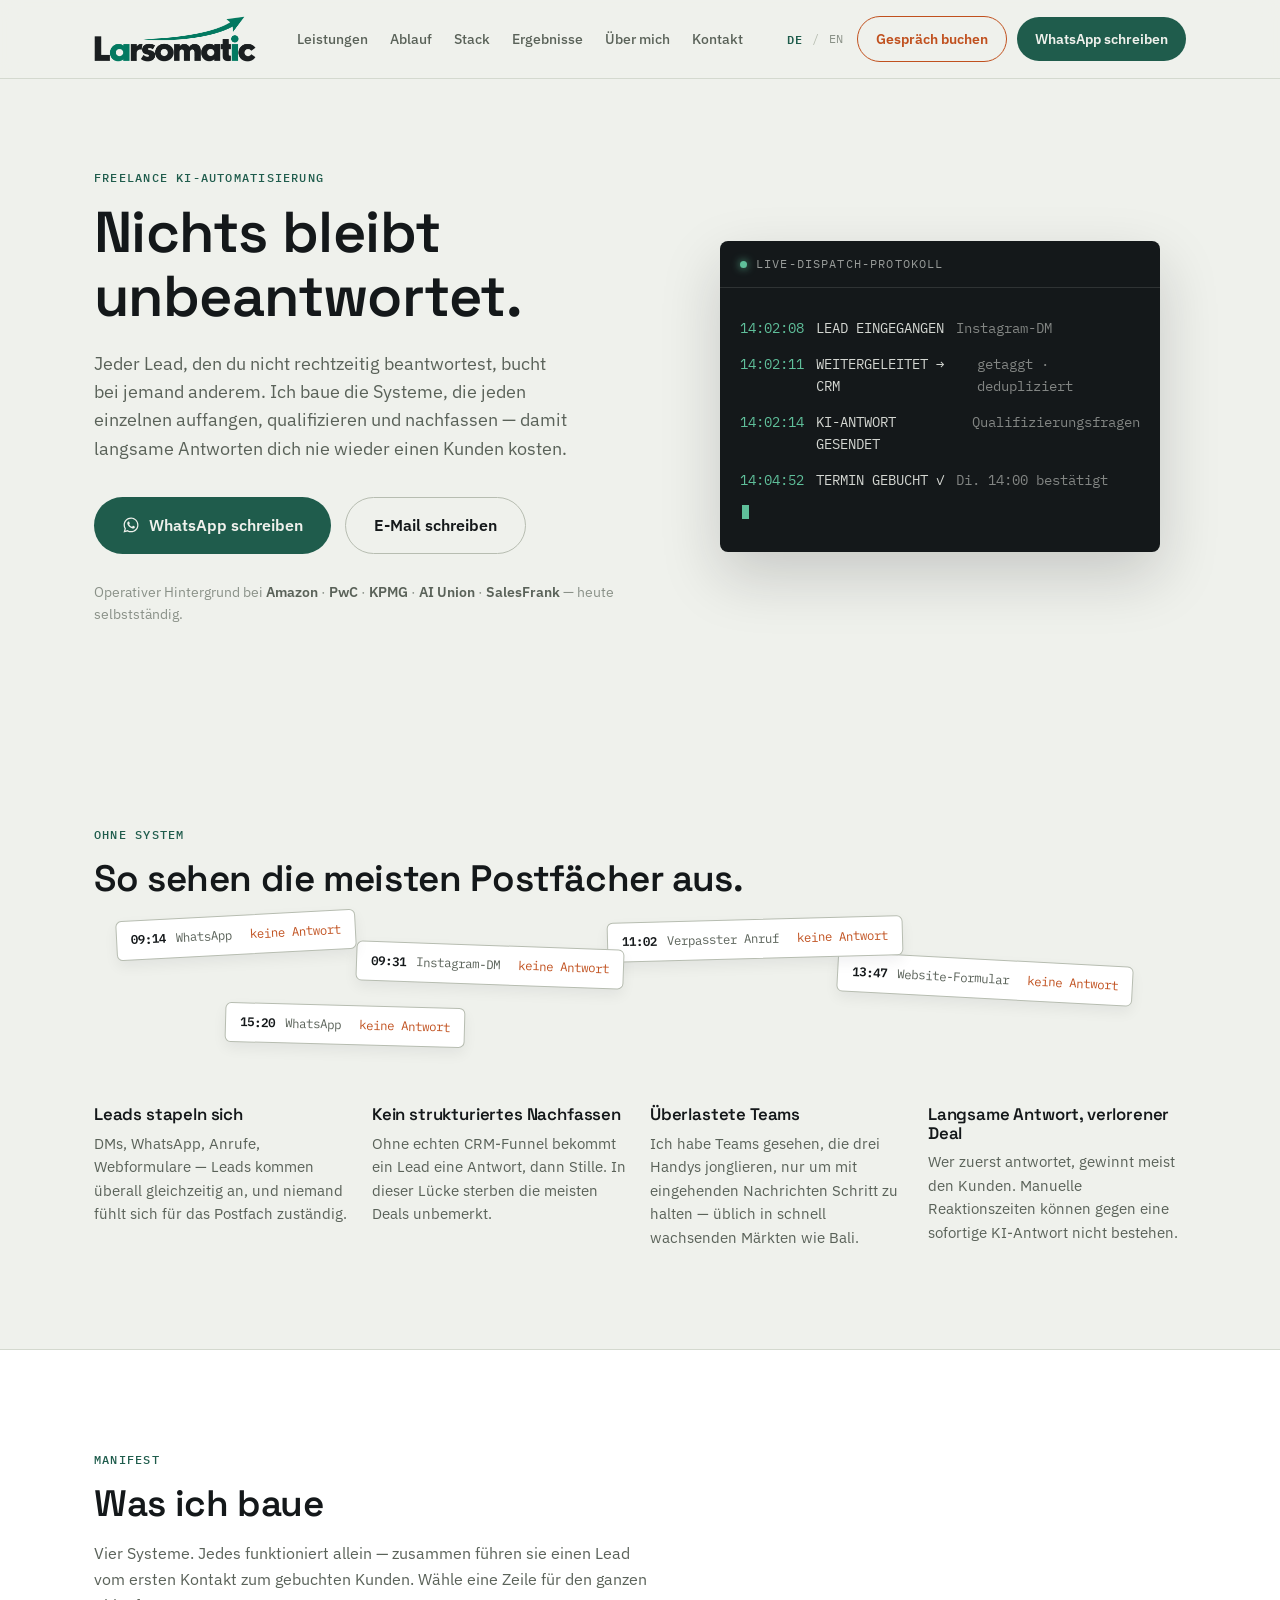
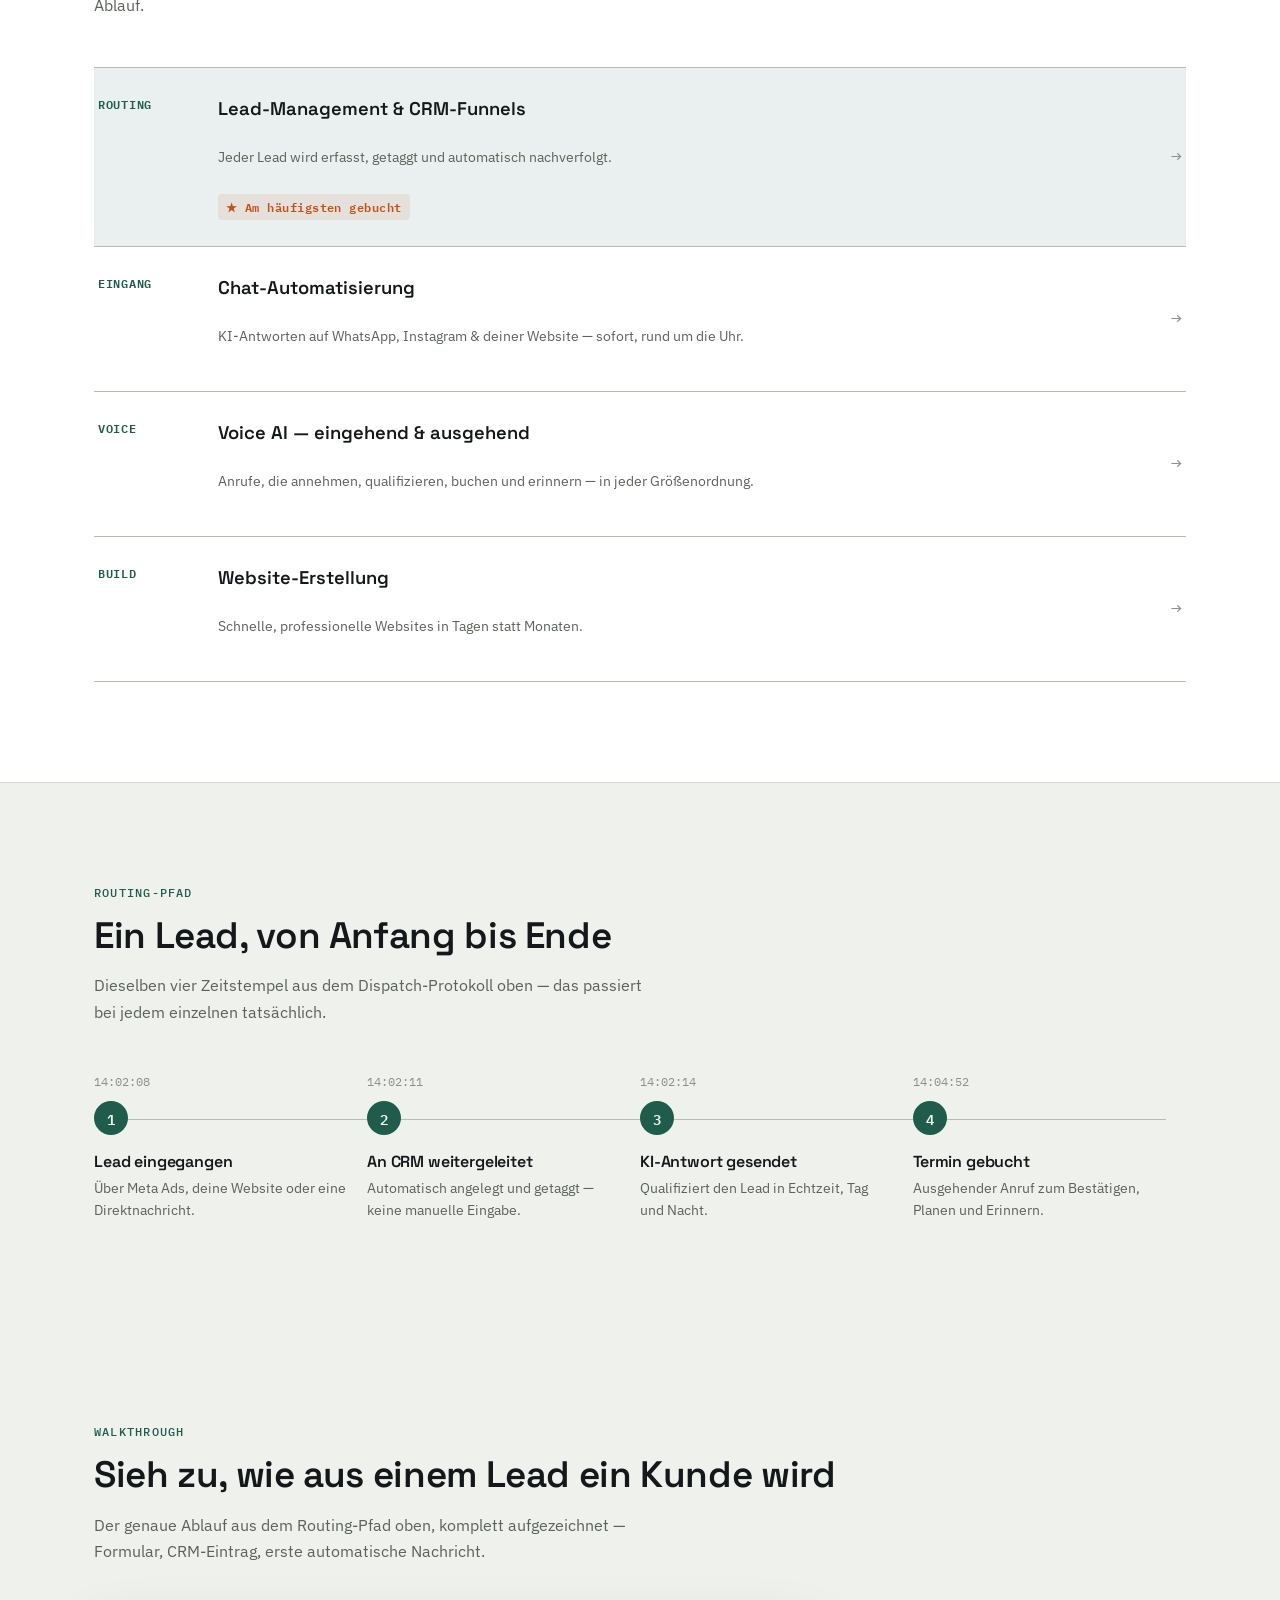
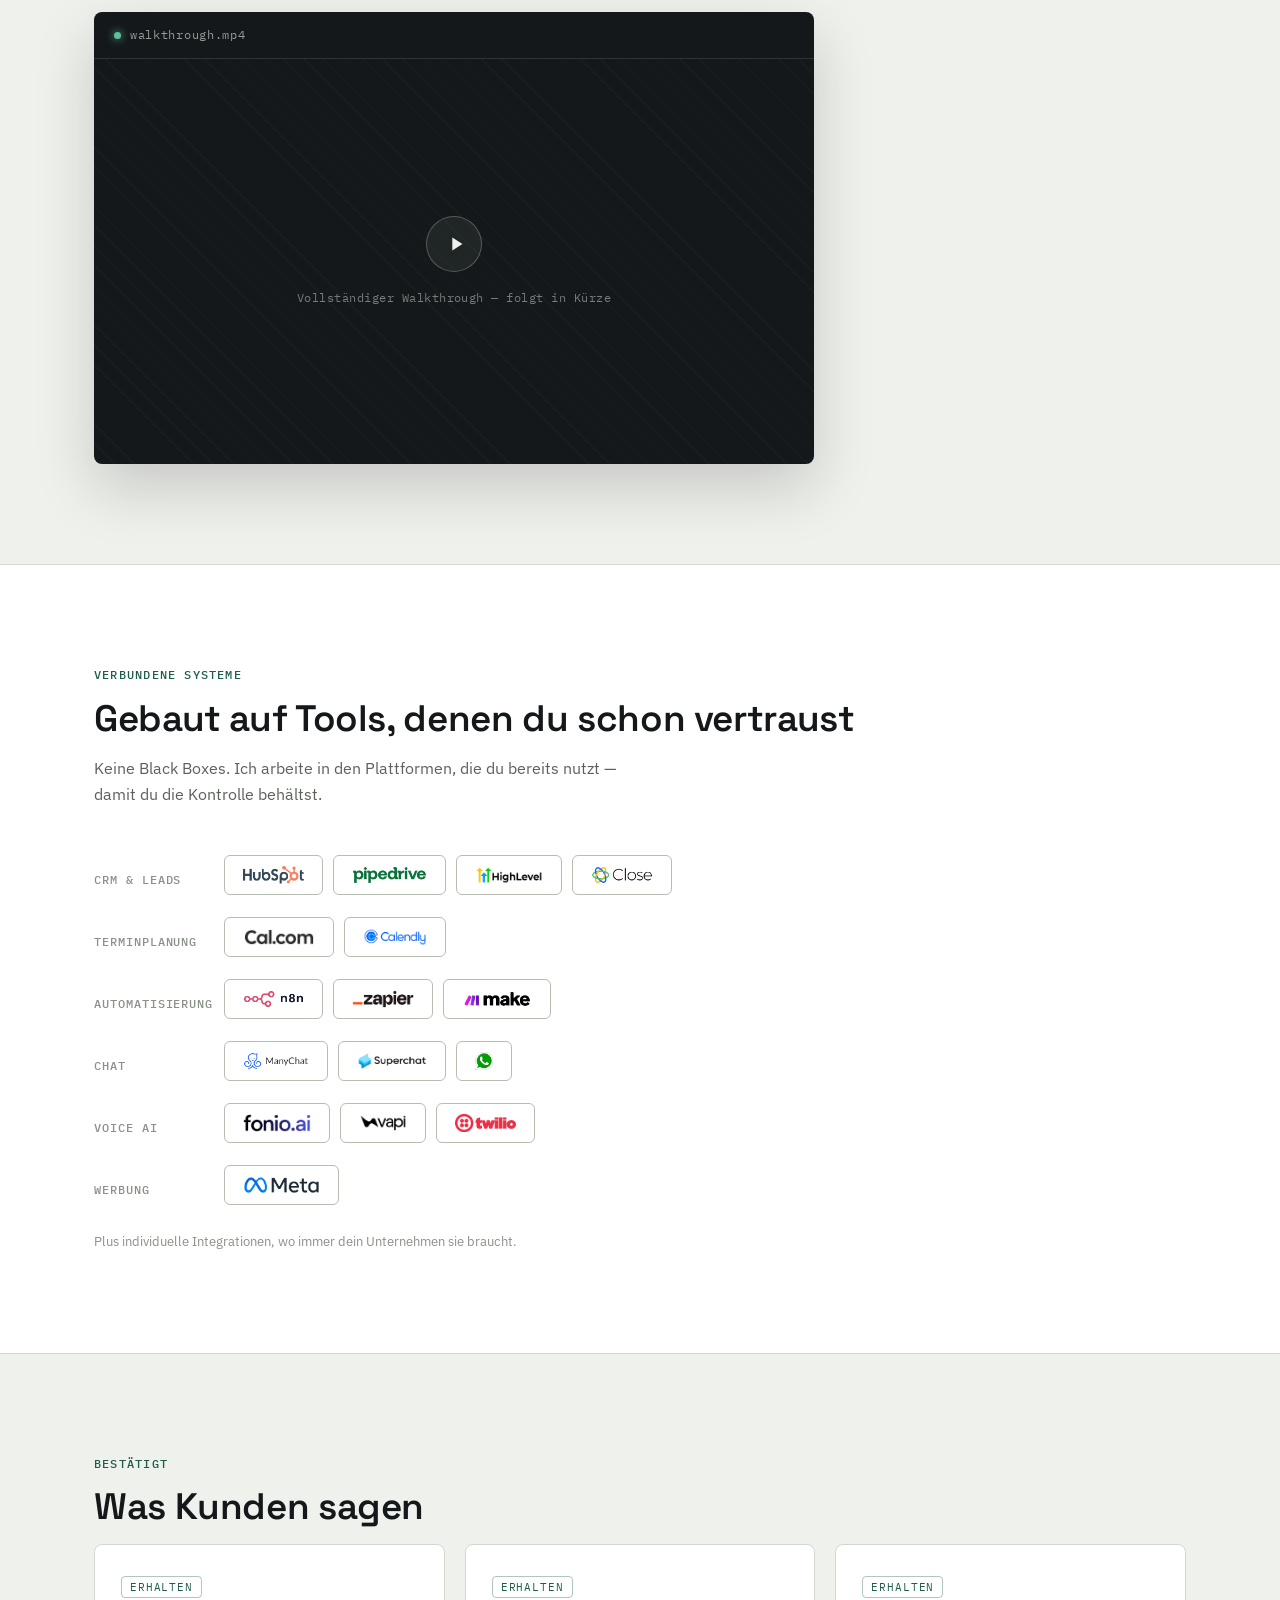
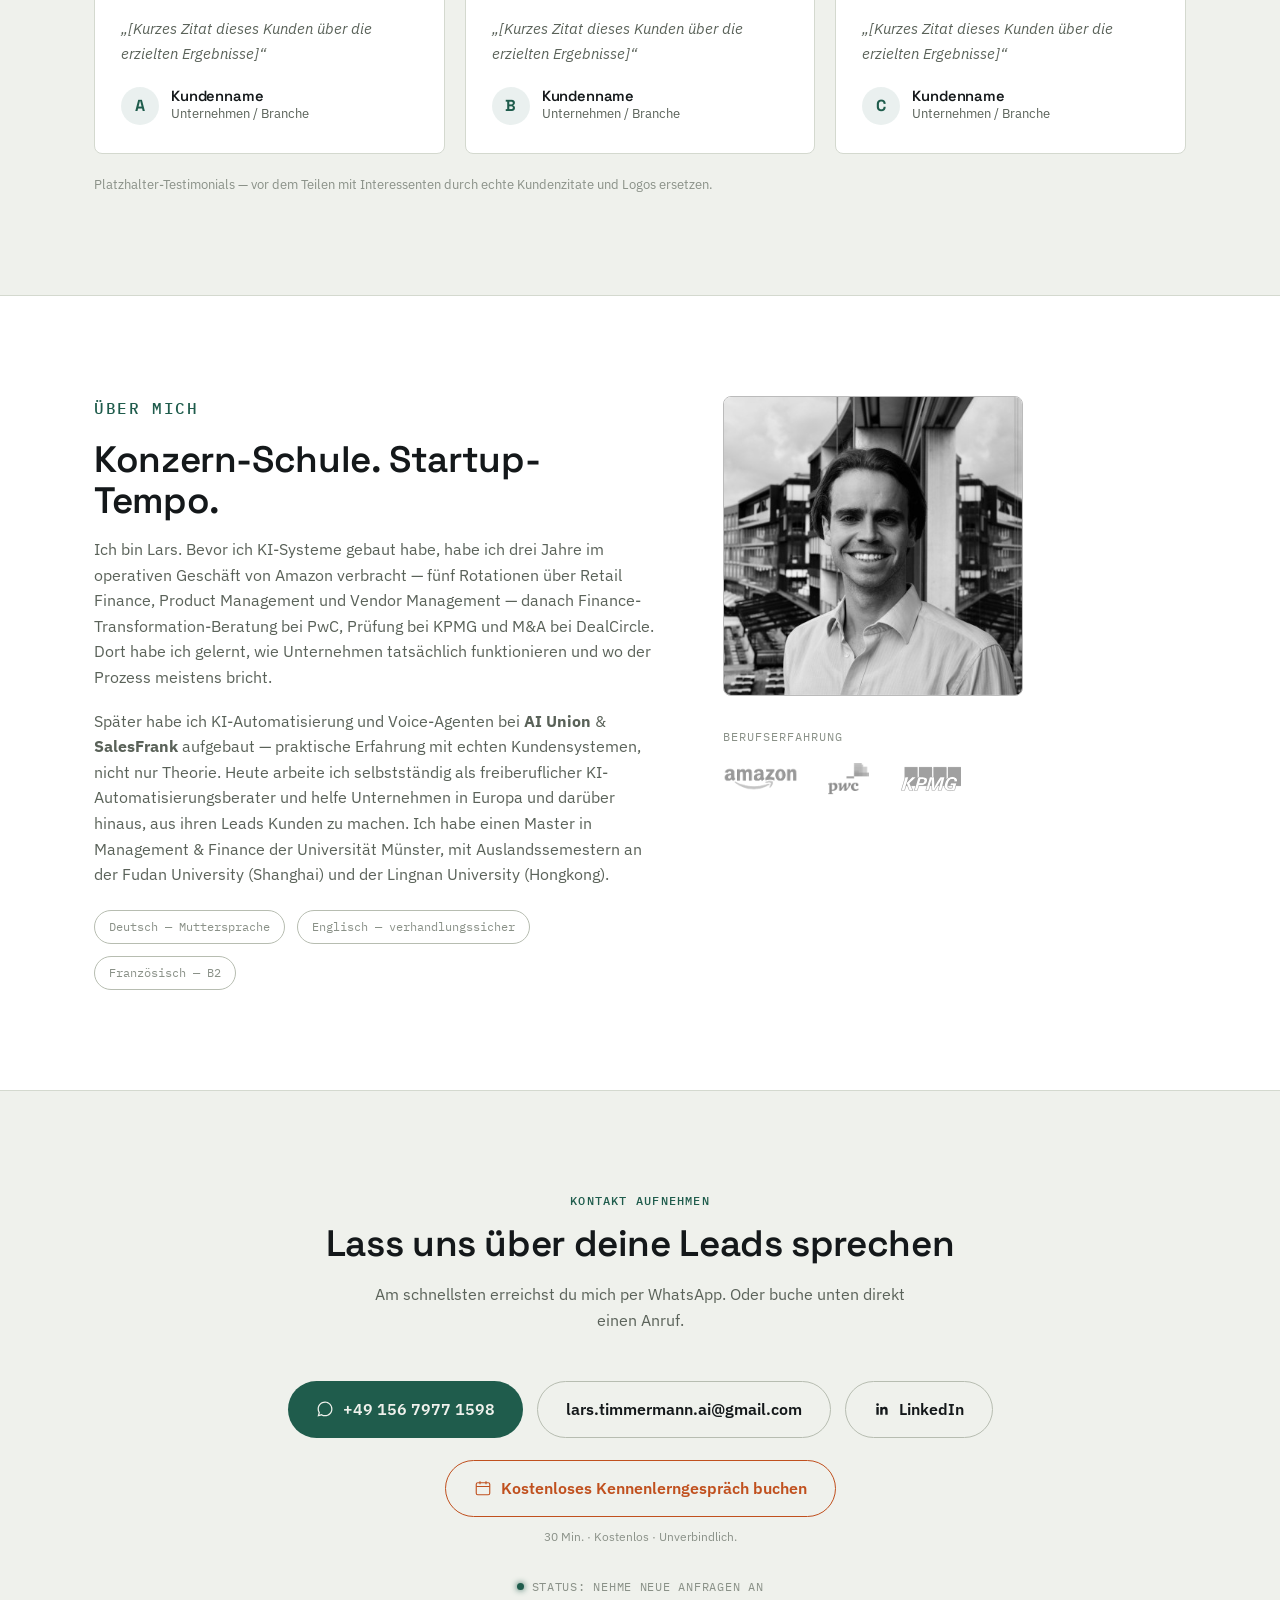
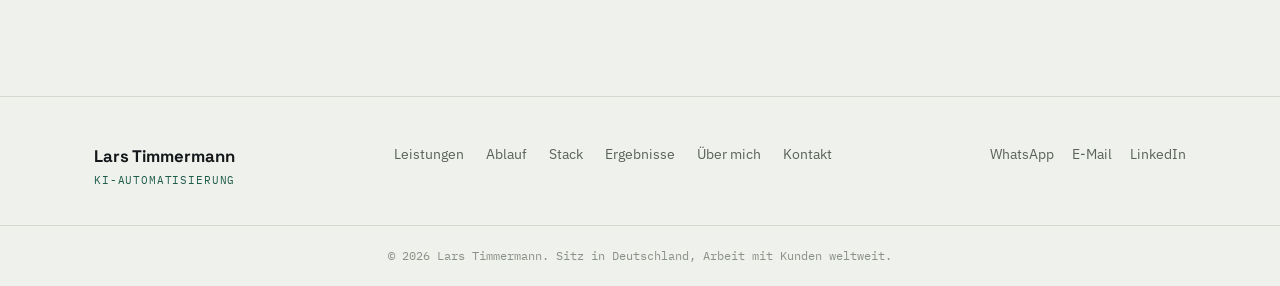
==== de/index.html @ 7f5b6e9b "feat: add German version and language URLs (/de, /en) German translation at /de/, explicit English c" ====
<!doctype html>
<html lang="de">
  <head>
    <meta charset="UTF-8" />
    <meta name="viewport" content="width=device-width, initial-scale=1.0" />
    <title>Lars Timmermann — Dispatch-Protokoll</title>
    <meta
      name="description"
      content="Jede langsame Antwort ist ein Kunde, der bei jemand anderem bucht. Ich baue die Systeme, die jeden Lead auffangen, qualifizieren und nachfassen — damit langsame Reaktion dich nie wieder einen Verkauf kostet."
    />
    <link
      rel="icon"
      href="data:image/svg+xml,%3Csvg xmlns='http://www.w3.org/2000/svg' viewBox='0 0 100 100'%3E%3Crect width='100' height='100' rx='10' fill='%231F5C4C'/%3E%3Ctext x='50' y='68' font-family='monospace' font-weight='700' font-size='48' fill='%23EFF1EC' text-anchor='middle'%3ELT%3C/text%3E%3C/svg%3E"
    />
    <link rel="preconnect" href="https://fonts.googleapis.com" />
    <link rel="preconnect" href="https://fonts.gstatic.com" crossorigin />
    <link
      href="https://fonts.googleapis.com/css2?family=Space+Grotesk:wght@500;600;700&family=IBM+Plex+Sans:wght@400;500;600&family=IBM+Plex+Mono:wght@400;500;600&display=swap"
      rel="stylesheet"
    />
    <link rel="stylesheet" href="../styles.css" />
    <link rel="alternate" hreflang="de" href="https://larsomatic.org/de/" />
    <link rel="alternate" hreflang="en" href="https://larsomatic.org/en/" />
    <link rel="alternate" hreflang="x-default" href="https://larsomatic.org/" />
  </head>
  <body>
    <header class="nav" id="nav">
      <div class="nav-inner">
        <a href="#top" class="nav-brand">
          <img
            src="../assets/larsomatic-logo.png"
            alt="Larsomatic"
            class="nav-logo"
            width="640"
            height="182"
          />
        </a>
        <nav class="nav-links" aria-label="Hauptnavigation">
          <a href="#leistungen">Leistungen</a>
          <a href="#ablauf">Ablauf</a>
          <a href="#stack">Stack</a>
          <a href="#ergebnisse">Ergebnisse</a>
          <a href="#ueber-mich">Über mich</a>
          <a href="#kontakt">Kontakt</a>
        </nav>
        <div class="nav-cta-group">
          <div class="lang-switch" role="group" aria-label="Language"><a href="/de/" hreflang="de" lang="de" class="active" title="Deutsch">DE</a><span aria-hidden="true">/</span><a href="/en/" hreflang="en" lang="en" title="English">EN</a></div>
          
          
          
          
          <a
            href="https://cal.com/lars-timmermann-lt00/free-intro-call"
            target="_blank"
            rel="noopener"
            class="btn btn-calendly nav-cta"
            >Gespräch buchen</a
          >
          <a
            href="https://wa.me/4915679771598"
            target="_blank"
            rel="noopener"
            class="btn btn-primary nav-cta"
            >WhatsApp schreiben</a
          >
        </div>
        <button
          class="nav-toggle"
          id="navToggle"
          aria-label="Menü umschalten"
          aria-expanded="false"
        >
          <span></span><span></span><span></span>
        </button>
      </div>
      <div class="nav-mobile" id="navMobile">
        <div class="lang-switch" role="group" aria-label="Language"><a href="/de/" hreflang="de" lang="de" class="active" title="Deutsch">DE</a><span aria-hidden="true">/</span><a href="/en/" hreflang="en" lang="en" title="English">EN</a></div>
        
        
        
        
        <a href="#leistungen">Leistungen</a>
        <a href="#ablauf">Ablauf</a>
        <a href="#stack">Stack</a>
        <a href="#ergebnisse">Ergebnisse</a>
        <a href="#ueber-mich">Über mich</a>
        <a href="#kontakt">Kontakt</a>
        <a
          href="https://cal.com/lars-timmermann-lt00/free-intro-call"
          target="_blank"
          rel="noopener"
          class="btn btn-calendly"
          >Gespräch buchen</a
        >
        <a
          href="https://wa.me/4915679771598"
          target="_blank"
          rel="noopener"
          class="btn btn-primary"
          >WhatsApp schreiben</a
        >
      </div>
    </header>

    <main id="top">
      <!-- HERO -->
      <section class="hero">
        <div class="container hero-grid">
          <div class="hero-copy">
            <p class="eyebrow">Freelance KI-Automatisierung</p>
            <h1>Nichts bleibt<br />unbeantwortet.</h1>
            <p class="hero-sub">
              Jeder Lead, den du nicht rechtzeitig beantwortest, bucht bei jemand anderem. Ich baue die Systeme, die jeden einzelnen auffangen, qualifizieren und nachfassen — damit langsame Antworten dich nie wieder einen Kunden kosten.
            </p>
            <div class="hero-actions">
              <a
                href="https://wa.me/4915679771598"
                target="_blank"
                rel="noopener"
                class="btn btn-primary btn-lg"
              >
                <svg
                  viewBox="0 0 24 24"
                  width="18"
                  height="18"
                  fill="currentColor"
                  aria-hidden="true"
                >
                  <path
                    d="M12.04 2C6.58 2 2.13 6.45 2.13 11.91c0 1.75.46 3.45 1.32 4.95L2.05 22l5.25-1.38a9.86 9.86 0 0 0 4.74 1.21h.004c5.46 0 9.9-4.45 9.9-9.91 0-2.65-1.03-5.14-2.9-7.01A9.82 9.82 0 0 0 12.04 2zm0 18.13h-.003a8.2 8.2 0 0 1-4.19-1.15l-.3-.18-3.11.82.83-3.04-.2-.31a8.22 8.22 0 0 1-1.26-4.36c0-4.54 3.7-8.24 8.25-8.24 2.2 0 4.27.86 5.83 2.42a8.18 8.18 0 0 1 2.41 5.83c0 4.55-3.7 8.21-8.25 8.21zm4.52-6.17c-.25-.12-1.47-.72-1.7-.81-.23-.08-.39-.12-.56.13-.17.25-.64.81-.78.97-.14.17-.29.19-.54.06-.25-.12-1.04-.38-1.99-1.22-.73-.66-1.23-1.46-1.37-1.71-.14-.25-.02-.38.11-.51.11-.11.25-.29.37-.43.12-.14.16-.25.25-.41.08-.17.04-.31-.02-.44-.06-.12-.56-1.34-.76-1.84-.2-.48-.4-.42-.56-.42-.14-.01-.31-.01-.48-.01a.92.92 0 0 0-.67.31c-.23.25-.87.85-.87 2.08 0 1.23.9 2.42 1.02 2.58.12.17 1.76 2.69 4.27 3.77.6.26 1.06.41 1.43.53.6.19 1.14.16 1.57.1.48-.07 1.47-.6 1.68-1.18.21-.58.21-1.07.14-1.18-.06-.11-.23-.17-.48-.29z"
                  />
                </svg>
                WhatsApp schreiben
              </a>
              <a
                href="mailto:lars.timmermann.ai@gmail.com"
                class="btn btn-ghost btn-lg"
                >E-Mail schreiben</a
              >
            </div>
            <p class="hero-trust">
              Operativer Hintergrund bei <strong>Amazon</strong> ·
              <strong>PwC</strong> · <strong>KPMG</strong> ·
              <strong>AI Union</strong> · <strong>SalesFrank</strong> — heute selbstständig.
            </p>
          </div>

          <div class="hero-board-wrap">
            <div class="board">
              <div class="board-head">
                <span class="board-dot"></span>
                <span>LIVE-DISPATCH-PROTOKOLL</span>
              </div>
              <div class="board-body" id="dispatchBoard">
                <!-- lines injected by script.js -->
              </div>
            </div>
          </div>
        </div>
      </section>

      <!-- PROBLEM -->
      <section class="section" id="problem">
        <div class="container">
          <p class="eyebrow">Ohne System</p>
          <h2 class="section-title">So sehen die meisten Postfächer aus.</h2>

          <div class="tickets">
            <div class="ticket ticket-1">
              <span class="ticket-time">09:14</span> WhatsApp
              <span class="ticket-status">keine Antwort</span>
            </div>
            <div class="ticket ticket-2">
              <span class="ticket-time">09:31</span> Instagram-DM
              <span class="ticket-status">keine Antwort</span>
            </div>
            <div class="ticket ticket-3">
              <span class="ticket-time">11:02</span> Verpasster Anruf
              <span class="ticket-status">keine Antwort</span>
            </div>
            <div class="ticket ticket-4">
              <span class="ticket-time">13:47</span> Website-Formular
              <span class="ticket-status">keine Antwort</span>
            </div>
            <div class="ticket ticket-5">
              <span class="ticket-time">15:20</span> WhatsApp
              <span class="ticket-status">keine Antwort</span>
            </div>
          </div>

          <div class="grid grid-4 problem-grid">
            <div class="problem-item">
              <h3>Leads stapeln sich</h3>
              <p>
                DMs, WhatsApp, Anrufe, Webformulare — Leads kommen überall gleichzeitig an, und niemand fühlt sich für das Postfach zuständig.
              </p>
            </div>
            <div class="problem-item">
              <h3>Kein strukturiertes Nachfassen</h3>
              <p>
                Ohne echten CRM-Funnel bekommt ein Lead eine Antwort, dann Stille. In dieser Lücke sterben die meisten Deals unbemerkt.
              </p>
            </div>
            <div class="problem-item">
              <h3>Überlastete Teams</h3>
              <p>
                Ich habe Teams gesehen, die drei Handys jonglieren, nur um mit eingehenden Nachrichten Schritt zu halten — üblich in schnell wachsenden Märkten wie Bali.
              </p>
            </div>
            <div class="problem-item">
              <h3>Langsame Antwort, verlorener Deal</h3>
              <p>
                Wer zuerst antwortet, gewinnt meist den Kunden. Manuelle Reaktionszeiten können gegen eine sofortige KI-Antwort nicht bestehen.
              </p>
            </div>
          </div>
        </div>
      </section>

      <!-- SERVICES / MANIFEST -->
      <section class="section section-raised" id="leistungen">
        <div class="container">
          <p class="eyebrow">Manifest</p>
          <h2 class="section-title">Was ich baue</h2>
          <p class="section-sub">
            Vier Systeme. Jedes funktioniert allein — zusammen führen sie einen Lead vom ersten Kontakt zum gebuchten Kunden. Wähle eine Zeile für den ganzen Ablauf.
          </p>

          <div class="manifest">
            <button
              type="button"
              class="manifest-row manifest-row-flagged"
              data-modal="modal-lead"
            >
              <span class="manifest-code">ROUTING</span>
              <span class="manifest-title"
                >Lead-Management &amp; CRM-Funnels</span
              >
              <span class="manifest-desc"
                >Jeder Lead wird erfasst, getaggt und automatisch nachverfolgt.</span
              >
              <span class="manifest-flag">★ Am häufigsten gebucht</span>
              <span class="manifest-arrow">→</span>
            </button>
            <button type="button" class="manifest-row" data-modal="modal-chat">
              <span class="manifest-code">EINGANG</span>
              <span class="manifest-title">Chat-Automatisierung</span>
              <span class="manifest-desc"
                >KI-Antworten auf WhatsApp, Instagram &amp; deiner Website — sofort, rund um die Uhr.</span
              >
              <span class="manifest-arrow">→</span>
            </button>
            <button type="button" class="manifest-row" data-modal="modal-voice">
              <span class="manifest-code">VOICE</span>
              <span class="manifest-title"
                >Voice AI — eingehend &amp; ausgehend</span
              >
              <span class="manifest-desc"
                >Anrufe, die annehmen, qualifizieren, buchen und erinnern — in jeder Größenordnung.</span
              >
              <span class="manifest-arrow">→</span>
            </button>
            <button
              type="button"
              class="manifest-row"
              data-modal="modal-website"
            >
              <span class="manifest-code">BUILD</span>
              <span class="manifest-title">Website-Erstellung</span>
              <span class="manifest-desc"
                >Schnelle, professionelle Websites in Tagen statt Monaten.</span
              >
              <span class="manifest-arrow">→</span>
            </button>
          </div>
        </div>
      </section>

      <!-- PROCESS / ROUTING PATH -->
      <section class="section" id="ablauf">
        <div class="container">
          <p class="eyebrow">Routing-Pfad</p>
          <h2 class="section-title">Ein Lead, von Anfang bis Ende</h2>
          <p class="section-sub">
            Dieselben vier Zeitstempel aus dem Dispatch-Protokoll oben — das passiert bei jedem einzelnen tatsächlich.
          </p>

          <div class="path" id="routingPath">
            <div class="path-packet" aria-hidden="true"></div>
            <div class="path-stop">
              <div class="path-time">14:02:08</div>
              <div class="path-num">1</div>
              <h3>Lead eingegangen</h3>
              <p>Über Meta Ads, deine Website oder eine Direktnachricht.</p>
            </div>
            <div class="path-stop">
              <div class="path-time">14:02:11</div>
              <div class="path-num">2</div>
              <h3>An CRM weitergeleitet</h3>
              <p>Automatisch angelegt und getaggt — keine manuelle Eingabe.</p>
            </div>
            <div class="path-stop">
              <div class="path-time">14:02:14</div>
              <div class="path-num">3</div>
              <h3>KI-Antwort gesendet</h3>
              <p>Qualifiziert den Lead in Echtzeit, Tag und Nacht.</p>
            </div>
            <div class="path-stop">
              <div class="path-time">14:04:52</div>
              <div class="path-num">4</div>
              <h3>Termin gebucht</h3>
              <p>Ausgehender Anruf zum Bestätigen, Planen und Erinnern.</p>
            </div>
          </div>
        </div>
      </section>

      <!-- WALKTHROUGH -->
      <section class="section" id="walkthrough">
        <div class="container">
          <p class="eyebrow">Walkthrough</p>
          <h2 class="section-title">Sieh zu, wie aus einem Lead ein Kunde wird</h2>
          <p class="section-sub">
            Der genaue Ablauf aus dem Routing-Pfad oben, komplett aufgezeichnet — Formular, CRM-Eintrag, erste automatische Nachricht.
          </p>

          <div class="demo-frame">
            <div class="demo-frame-head">
              <span class="board-dot"></span>
              <span>walkthrough.mp4</span>
            </div>
            <div class="demo-frame-body">
              <button
                type="button"
                class="demo-play"
                aria-label="Walkthrough-Video abspielen"
              >
                <svg
                  viewBox="0 0 24 24"
                  width="22"
                  height="22"
                  fill="currentColor"
                  aria-hidden="true"
                >
                  <path d="M8 5v14l11-7z" />
                </svg>
              </button>
              <p class="demo-placeholder-label">
                Vollständiger Walkthrough — folgt in Kürze
              </p>
            </div>
          </div>
        </div>
      </section>

      <!-- STACK -->
      <section class="section section-raised" id="stack">
        <div class="container">
          <p class="eyebrow">Verbundene Systeme</p>
          <h2 class="section-title">Gebaut auf Tools, denen du schon vertraust</h2>
          <p class="section-sub">
            Keine Black Boxes. Ich arbeite in den Plattformen, die du bereits nutzt — damit du die Kontrolle behältst.
          </p>

          <div class="stack-groups">
            <div class="stack-group">
              <p class="stack-group-label">CRM &amp; Leads</p>
              <div class="stack-grid">
                <span class="stamp stamp-logo"
                  ><img src="../assets/hubspot.png" alt="HubSpot"
                /></span>
                <span class="stamp stamp-logo"
                  ><img src="../assets/pipedrive.png" alt="Pipedrive"
                /></span>
                <span class="stamp stamp-logo"
                  ><img src="../assets/gohighlevel.png" alt="GoHighLevel"
                /></span>
                <span class="stamp stamp-logo"
                  ><img src="../assets/close-crm.png" alt="Close CRM"
                /></span>
              </div>
            </div>
            <div class="stack-group">
              <p class="stack-group-label">Terminplanung</p>
              <div class="stack-grid">
                <span class="stamp stamp-logo"
                  ><img src="../assets/cal-com.png" alt="Cal.com"
                /></span>
                <span class="stamp stamp-logo"
                  ><img src="../assets/calendly.png" alt="Calendly"
                /></span>
              </div>
            </div>
            <div class="stack-group">
              <p class="stack-group-label">Automatisierung</p>
              <div class="stack-grid">
                <span class="stamp stamp-logo"
                  ><img src="../assets/n8n.png" alt="n8n"
                /></span>
                <span class="stamp stamp-logo"
                  ><img src="../assets/zapier.png" alt="Zapier"
                /></span>
                <span class="stamp stamp-logo"
                  ><img src="../assets/make.png" alt="Make"
                /></span>
              </div>
            </div>
            <div class="stack-group">
              <p class="stack-group-label">Chat</p>
              <div class="stack-grid">
                <span class="stamp stamp-logo"
                  ><img src="../assets/manychat.png" alt="ManyChat"
                /></span>
                <span class="stamp stamp-logo"
                  ><img src="../assets/superchat.png" alt="Superchat"
                /></span>
                <span class="stamp stamp-logo"
                  ><img src="../assets/whatsapp.png" alt="WhatsApp"
                /></span>
              </div>
            </div>
            <div class="stack-group">
              <p class="stack-group-label">Voice AI</p>
              <div class="stack-grid">
                <span class="stamp stamp-logo"
                  ><img src="../assets/fonio.png" alt="Fonio"
                /></span>
                <span class="stamp stamp-logo"
                  ><img src="../assets/vapi.png" alt="VAPI"
                /></span>
                <span class="stamp stamp-logo"
                  ><img src="../assets/twilio.png" alt="Twilio"
                /></span>
              </div>
            </div>
            <div class="stack-group">
              <p class="stack-group-label">Werbung</p>
              <div class="stack-grid">
                <span class="stamp stamp-logo"
                  ><img src="../assets/meta-ads.png" alt="Meta Ads"
                /></span>
              </div>
            </div>
          </div>
          <p class="fine-print">
            Plus individuelle Integrationen, wo immer dein Unternehmen sie braucht.
          </p>
        </div>
      </section>

      <!-- TESTIMONIALS / CONFIRMED -->
      <section class="section" id="ergebnisse">
        <div class="container">
          <p class="eyebrow">Bestätigt</p>
          <h2 class="section-title">Was Kunden sagen</h2>

          <div class="grid grid-3 transmission-grid">
            <div class="transmission">
              <div class="transmission-head">
                <span class="transmission-tag">ERHALTEN</span>
              </div>
              <p class="transmission-quote">
                „[Kurzes Zitat dieses Kunden über die erzielten Ergebnisse]“
              </p>
              <div class="transmission-author">
                <span class="transmission-logo">A</span>
                <div>
                  <h4>Kundenname</h4>
                  <p>Unternehmen / Branche</p>
                </div>
              </div>
            </div>
            <div class="transmission">
              <div class="transmission-head">
                <span class="transmission-tag">ERHALTEN</span>
              </div>
              <p class="transmission-quote">
                „[Kurzes Zitat dieses Kunden über die erzielten Ergebnisse]“
              </p>
              <div class="transmission-author">
                <span class="transmission-logo">B</span>
                <div>
                  <h4>Kundenname</h4>
                  <p>Unternehmen / Branche</p>
                </div>
              </div>
            </div>
            <div class="transmission">
              <div class="transmission-head">
                <span class="transmission-tag">ERHALTEN</span>
              </div>
              <p class="transmission-quote">
                „[Kurzes Zitat dieses Kunden über die erzielten Ergebnisse]“
              </p>
              <div class="transmission-author">
                <span class="transmission-logo">C</span>
                <div>
                  <h4>Kundenname</h4>
                  <p>Unternehmen / Branche</p>
                </div>
              </div>
            </div>
          </div>
          <p class="fine-print">
            Platzhalter-Testimonials — vor dem Teilen mit Interessenten durch echte Kundenzitate und Logos ersetzen.
          </p>
        </div>
      </section>

      <!-- ABOUT -->
      <section class="section section-raised" id="ueber-mich">
        <div class="container about-grid">
          <div class="about-copy">
            <p class="eyebrow">Über mich</p>
            <h2 class="section-title">Konzern-Schule. Startup-Tempo.</h2>
            <p>
              Ich bin Lars. Bevor ich KI-Systeme gebaut habe, habe ich drei Jahre im operativen Geschäft von Amazon verbracht — fünf Rotationen über Retail Finance, Product Management und Vendor Management — danach Finance-Transformation-Beratung bei PwC, Prüfung bei KPMG und M&amp;A bei DealCircle. Dort habe ich gelernt, wie Unternehmen tatsächlich funktionieren und wo der Prozess meistens bricht.
            </p>
            <p>
              Später habe ich KI-Automatisierung und Voice-Agenten bei
              <strong>AI Union</strong> &amp; <strong>SalesFrank</strong> aufgebaut — praktische Erfahrung mit echten Kundensystemen, nicht nur Theorie. Heute arbeite ich selbstständig als freiberuflicher KI-Automatisierungsberater und helfe Unternehmen in Europa und darüber hinaus, aus ihren Leads Kunden zu machen. Ich habe einen Master in Management &amp; Finance der Universität Münster, mit Auslandssemestern an der Fudan University (Shanghai) und der Lingnan University (Hongkong).
            </p>
            <div class="about-langs">
              <span>Deutsch — Muttersprache</span>
              <span>Englisch — verhandlungssicher</span>
              <span>Französisch — B2</span>
            </div>
          </div>
          <div class="about-visual">
            <div class="about-photo">
              <img
                src="../assets/lars.jpg"
                alt="Porträt von Lars Timmermann"
                width="400"
                height="400"
              />
            </div>
            <div class="about-logos">
              <p class="about-logos-label">Berufserfahrung</p>
              <div class="logo-row">
                <img src="../assets/amazon.png" alt="Amazon" class="logo-amazon" />
                <img src="../assets/pwc.png" alt="PwC" class="logo-pwc" />
                <img src="../assets/kpmg.png" alt="KPMG" class="logo-kpmg" />
              </div>
            </div>
          </div>
        </div>
      </section>

      <!-- CONTACT -->
      <section class="section contact-section" id="kontakt">
        <div class="container contact-inner">
          <p class="eyebrow">Kontakt aufnehmen</p>
          <h2 class="section-title">Lass uns über deine Leads sprechen</h2>
          <p class="section-sub">
            Am schnellsten erreichst du mich per WhatsApp. Oder buche unten direkt einen Anruf.
          </p>
          <div class="contact-actions">
            <a
              href="https://wa.me/4915679771598"
              target="_blank"
              rel="noopener"
              class="btn btn-primary btn-lg"
            >
              <svg
                viewBox="0 0 24 24"
                width="18"
                height="18"
                fill="currentColor"
                aria-hidden="true"
              >
                <path
                  d="M12.04 2C6.58 2 2.13 6.45 2.13 11.91c0 1.75.46 3.45 1.32 4.95L2.05 22l5.25-1.38a9.86 9.86 0 0 0 4.74 1.21h.004c5.46 0 9.9-4.45 9.9-9.91 0-2.65-1.03-5.14-2.9-7.01A9.82 9.82 0 0 0 12.04 2zm0 18.13h-.003a8.2 8.2 0 0 1-4.19-1.15l-.3-.18-3.11.82.83-3.04-.2-.31a8.22 8.22 0 0 1-1.26-4.36c0-4.54 3.7-8.24 8.25-8.24 2.2 0 4.27.86 5.83 2.42a8.18 8.18 0 0 1 2.41 5.83c0 4.55-3.7 8.21-8.25 8.21z"
                />
              </svg>
              +49 156 7977 1598
            </a>
            <a
              href="mailto:lars.timmermann.ai@gmail.com"
              class="btn btn-ghost btn-lg"
              >lars.timmermann.ai@gmail.com</a
            >
            <a
              href="https://www.linkedin.com/in/lars-timmermann-428841194/"
              target="_blank"
              rel="noopener"
              class="btn btn-ghost btn-lg"
            >
              <svg
                viewBox="0 0 24 24"
                width="16"
                height="16"
                fill="currentColor"
                aria-hidden="true"
              >
                <path
                  d="M20.45 20.45h-3.55v-5.57c0-1.33-.02-3.04-1.85-3.04-1.86 0-2.14 1.45-2.14 2.94v5.67H9.35V9h3.41v1.56h.05c.48-.9 1.64-1.85 3.38-1.85 3.6 0 4.27 2.37 4.27 5.46v6.28zM5.34 7.43a2.06 2.06 0 1 1 0-4.12 2.06 2.06 0 0 1 0 4.12zM7.12 20.45H3.56V9h3.56v11.45z"
                />
              </svg>
              LinkedIn
            </a>
          </div>
          <div class="contact-calendly">
            <a
              href="https://cal.com/lars-timmermann-lt00/free-intro-call"
              class="btn btn-calendly btn-lg"
              target="_blank"
              rel="noopener"
            >
              <svg
                viewBox="0 0 24 24"
                width="18"
                height="18"
                fill="none"
                stroke="currentColor"
                stroke-width="1.5"
                aria-hidden="true"
              >
                <rect x="3" y="5" width="18" height="16" rx="2" />
                <path d="M3 10h18M8 3v4M16 3v4" />
              </svg>
              Kostenloses Kennenlerngespräch buchen
            </a>
            <p class="contact-calendly-note">30 Min. · Kostenlos · Unverbindlich.</p>
          </div>
          <p class="status-line">
            <span class="status-dot"></span> STATUS: NEHME NEUE ANFRAGEN AN
          </p>
        </div>
      </section>
    </main>

    <footer class="footer">
      <div class="container footer-inner">
        <div class="footer-brand">
          <span class="nav-brand-name">Lars Timmermann</span>
          <span class="nav-brand-tag">KI-Automatisierung</span>
        </div>
        <nav class="footer-links" aria-label="Footer-Navigation">
          <a href="#leistungen">Leistungen</a>
          <a href="#ablauf">Ablauf</a>
          <a href="#stack">Stack</a>
          <a href="#ergebnisse">Ergebnisse</a>
          <a href="#ueber-mich">Über mich</a>
          <a href="#kontakt">Kontakt</a>
        </nav>
        <div class="footer-contact">
          <a href="https://wa.me/4915679771598" target="_blank" rel="noopener"
            >WhatsApp</a
          >
          <a href="mailto:lars.timmermann.ai@gmail.com">E-Mail</a>
          <a
            href="https://www.linkedin.com/in/lars-timmermann-428841194/"
            target="_blank"
            rel="noopener"
            >LinkedIn</a
          >
        </div>
      </div>
      <div class="footer-bottom">
        <p>
          © <span id="year"></span> Lars Timmermann. Sitz in Deutschland, Arbeit mit Kunden weltweit.
        </p>
      </div>
    </footer>

    <!-- PILLAR DETAIL MODALS -->
    <div class="modal-overlay" id="modal-lead" aria-hidden="true">
      <div
        class="modal-box"
        role="dialog"
        aria-modal="true"
        aria-labelledby="modal-lead-title"
      >
        <button type="button" class="modal-close" data-close aria-label="Schließen">
          ×
        </button>
        <span class="modal-eyebrow">Manifest · Routing</span>
        <h3 id="modal-lead-title">Lead-Management &amp; CRM-Funnels</h3>
        <p class="modal-intro">
          Das System, das die meisten Kunden zuerst brauchen. Jeder Lead — egal woher er kommt — landet an einer Stelle, wird erfasst und automatisch nachverfolgt, bis er bucht oder klar disqualifiziert ist.
        </p>
        <div class="modal-flow">
          <div class="modal-flow-step">
            <span class="modal-flow-num">1</span>
            <div>
              <h4>Lead kommt rein</h4>
              <p>
                Aus Anzeigen, Formularen, DMs oder Anrufen — jeder Kanal, den du schon nutzt.
              </p>
            </div>
          </div>
          <div class="modal-flow-step">
            <span class="modal-flow-num">2</span>
            <div>
              <h4>Automatisch im CRM erfasst</h4>
              <p>Angelegt, getaggt und dedupliziert — keine manuelle Dateneingabe.</p>
            </div>
          </div>
          <div class="modal-flow-step">
            <span class="modal-flow-num">3</span>
            <div>
              <h4>Nurture-Sequenz startet</h4>
              <p>
                Automatische Follow-ups halten das Gespräch am Laufen, bis der Lead antwortet.
              </p>
            </div>
          </div>
          <div class="modal-flow-step">
            <span class="modal-flow-num">4</span>
            <div>
              <h4>Heiße Leads werden für dich markiert</h4>
              <p>
                Du investierst Zeit nur dort, wo ein Abschluss wirklich bereit ist.
              </p>
            </div>
          </div>
        </div>
      </div>
    </div>

    <div class="modal-overlay" id="modal-chat" aria-hidden="true">
      <div
        class="modal-box"
        role="dialog"
        aria-modal="true"
        aria-labelledby="modal-chat-title"
      >
        <button type="button" class="modal-close" data-close aria-label="Schließen">
          ×
        </button>
        <span class="modal-eyebrow">Manifest · Eingang</span>
        <h3 id="modal-chat-title">Chat-Automatisierung</h3>
        <p class="modal-intro">
          Sofortige Antworten rund um die Uhr auf den Kanälen, auf denen dich deine Kunden schon anschreiben — ohne jemanden einzustellen, der am Postfach sitzt.
        </p>
        <div class="modal-flow">
          <div class="modal-flow-step">
            <span class="modal-flow-num">1</span>
            <div>
              <h4>Nachricht kommt rein</h4>
              <p>WhatsApp, Instagram-DM oder dein Website-Chat.</p>
            </div>
          </div>
          <div class="modal-flow-step">
            <span class="modal-flow-num">2</span>
            <div>
              <h4>KI erkennt die Absicht</h4>
              <p>
                Frage, Beschwerde oder Verkaufsanfrage — in Echtzeit klassifiziert.
              </p>
            </div>
          </div>
          <div class="modal-flow-step">
            <span class="modal-flow-num">3</span>
            <div>
              <h4>Antwortet sofort</h4>
              <p>Auf Basis deiner FAQs und Wissensbasis, in deinem Tonfall.</p>
            </div>
          </div>
          <div class="modal-flow-step">
            <span class="modal-flow-num">4</span>
            <div>
              <h4>Qualifizierte Leads werden übergeben</h4>
              <p>Direkt ins CRM oder direkt in deinen Kalender gebucht.</p>
            </div>
          </div>
        </div>
      </div>
    </div>

    <div class="modal-overlay" id="modal-voice" aria-hidden="true">
      <div
        class="modal-box"
        role="dialog"
        aria-modal="true"
        aria-labelledby="modal-voice-title"
      >
        <button type="button" class="modal-close" data-close aria-label="Schließen">
          ×
        </button>
        <span class="modal-eyebrow">Manifest · Voice</span>
        <h3 id="modal-voice-title">Voice AI — eingehend &amp; ausgehend</h3>
        <p class="modal-intro">
          Ein natürlich klingender KI-Sprachagent, der Anrufe annimmt oder tätigt — in einem Maßstab, den kein Callcenter erreicht.
        </p>
        <div class="modal-flow">
          <div class="modal-flow-step">
            <span class="modal-flow-num">1</span>
            <div>
              <h4>Eingehend: Anruf kommt rein</h4>
              <p>KI nimmt sofort ab, prüft Identität oder Bestelldetails.</p>
            </div>
          </div>
          <div class="modal-flow-step">
            <span class="modal-flow-num">2</span>
            <div>
              <h4>Löst oder übergibt</h4>
              <p>
                Beantwortet Routinefragen live, eskaliert komplexe Fälle an dich.
              </p>
            </div>
          </div>
          <div class="modal-flow-step">
            <span class="modal-flow-num">3</span>
            <div>
              <h4>Ausgehend: Lead als bereit markiert</h4>
              <p>KI ruft an, um zu qualifizieren, Interesse zu bestätigen oder einen Termin zu buchen.</p>
            </div>
          </div>
          <div class="modal-flow-step">
            <span class="modal-flow-num">4</span>
            <div>
              <h4>Bestätigung &amp; Erinnerungen</h4>
              <p>Automatisch versendet, damit No-Shows ohne Zusatzaufwand sinken.</p>
            </div>
          </div>
        </div>
      </div>
    </div>

    <div class="modal-overlay" id="modal-website" aria-hidden="true">
      <div
        class="modal-box"
        role="dialog"
        aria-modal="true"
        aria-labelledby="modal-website-title"
      >
        <button type="button" class="modal-close" data-close aria-label="Schließen">
          ×
        </button>
        <span class="modal-eyebrow">Manifest · Build</span>
        <h3 id="modal-website-title">Website-Erstellung</h3>
        <p class="modal-intro">
          Eine schnelle, professionelle Website — gebaut mit demselben KI-beschleunigten Workflow wie diese Seite, in Tagen fertig.
        </p>
        <div class="modal-flow">
          <div class="modal-flow-step">
            <span class="modal-flow-num">1</span>
            <div>
              <h4>Kurzes Briefing</h4>
              <p>Ziele, Leistungen, Markenrichtung — ein kurzes Gespräch.</p>
            </div>
          </div>
          <div class="modal-flow-step">
            <span class="modal-flow-num">2</span>
            <div>
              <h4>KI-beschleunigter Aufbau</h4>
              <p>
                Struktur, Texte und Design entstehen in Tagen, nicht Monaten.
              </p>
            </div>
          </div>
          <div class="modal-flow-step">
            <span class="modal-flow-num">3</span>
            <div>
              <h4>Prüfen &amp; verfeinern</h4>
              <p>Du prüfst, ich poliere — schnelle Umsetzung von Änderungen.</p>
            </div>
          </div>
          <div class="modal-flow-step">
            <span class="modal-flow-num">4</span>
            <div>
              <h4>Launch</h4>
              <p>Live, mobiloptimiert und bereit für deinen QR-Code oder deine Anzeigen.</p>
            </div>
          </div>
        </div>
      </div>
    </div>

    <script src="../script.js"></script>
  </body>
</html>
---- styles.css ----
/* ===== Tokens ===== */
:root {
  --paper: #eff1ec;
  --paper-raised: #ffffff;
  --paper-dim: #e4e7e0;

  --ink: #14181a;
  --ink-dim: #5a6259;
  --ink-faint: #8a9188;

  --line: #d4d9cf;
  --line-strong: #b7bdb1;

  --route: #1f5c4c;
  --route-dim: rgba(31, 92, 76, 0.09);
  --route-line: rgba(31, 92, 76, 0.35);

  --flag: #c0501e;
  --flag-dim: rgba(192, 80, 30, 0.1);

  --font-display: "Space Grotesk", "Arial Narrow", sans-serif;
  --font-body: "IBM Plex Sans", -apple-system, sans-serif;
  --font-mono: "IBM Plex Mono", ui-monospace, monospace;

  --container: 1140px;
  --radius: 8px;
}

* {
  margin: 0;
  padding: 0;
  box-sizing: border-box;
}

html {
  scroll-behavior: smooth;
}

body {
  background: var(--paper);
  color: var(--ink);
  font-family: var(--font-body);
  font-size: 16px;
  line-height: 1.6;
  -webkit-font-smoothing: antialiased;
  overflow-x: hidden;
}

.container {
  max-width: var(--container);
  margin: 0 auto;
  padding: 0 24px;
}

a {
  color: inherit;
  text-decoration: none;
}

img,
svg {
  display: block;
  max-width: 100%;
}

p {
  color: var(--ink-dim);
}

/* ===== Type ===== */
.eyebrow {
  font-family: var(--font-mono);
  font-size: 0.76rem;
  font-weight: 500;
  letter-spacing: 0.1em;
  text-transform: uppercase;
  color: var(--route);
  margin-bottom: 14px;
}

h1,
h2,
h3,
h4 {
  font-family: var(--font-display);
  font-weight: 600;
  line-height: 1.1;
  letter-spacing: -0.01em;
  color: var(--ink);
}

h1 {
  font-size: clamp(2.4rem, 5.2vw, 3.6rem);
  margin-bottom: 22px;
}

.section-title {
  font-size: clamp(1.6rem, 3.2vw, 2.3rem);
  margin-bottom: 16px;
}

.section-sub {
  font-family: var(--font-body);
  font-size: 1.02rem;
  color: var(--ink-dim);
  max-width: 560px;
  margin-bottom: 48px;
}

/* ===== Buttons ===== */
.btn {
  display: inline-flex;
  align-items: center;
  gap: 9px;
  padding: 13px 24px;
  border-radius: 999px;
  font-weight: 600;
  font-size: 0.92rem;
  transition: all 0.18s ease;
  white-space: nowrap;
}

.btn-primary {
  background: var(--route);
  color: var(--paper);
}

.btn-primary:hover {
  transform: translateY(-2px);
  box-shadow: 0 10px 24px rgba(31, 92, 76, 0.25);
}

.btn-ghost {
  border: 1px solid var(--line-strong);
  color: var(--ink);
}

.btn-ghost:hover {
  border-color: var(--route);
  color: var(--route);
}

.btn-calendly {
  border: 1px solid var(--flag);
  color: var(--flag);
  background: transparent;
}

.btn-calendly:hover {
  background: var(--flag-dim);
  transform: translateY(-2px);
}

.btn-lg {
  padding: 15px 28px;
  font-size: 0.98rem;
}

/* ===== Nav ===== */
.nav {
  position: fixed;
  top: 0;
  left: 0;
  right: 0;
  z-index: 100;
  background: rgba(239, 241, 236, 0.86);
  backdrop-filter: blur(10px);
  -webkit-backdrop-filter: blur(10px);
  border-bottom: 1px solid var(--line);
}

.nav-inner {
  max-width: var(--container);
  margin: 0 auto;
  padding: 16px 24px;
  display: flex;
  align-items: center;
  justify-content: space-between;
  gap: 24px;
}

.nav-brand {
  display: flex;
  flex-direction: column;
  line-height: 1.1;
}

.nav-logo {
  display: block;
  height: 46px;
  width: auto;
}

.nav-brand-name {
  font-family: var(--font-display);
  font-size: 1.05rem;
  font-weight: 700;
  color: var(--ink);
}

.nav-brand-tag {
  display: flex;
  align-items: center;
  gap: 5px;
  font-family: var(--font-mono);
  font-size: 0.66rem;
  letter-spacing: 0.08em;
  text-transform: uppercase;
  color: var(--route);
  margin-top: 2px;
}

.nav-pulse {
  width: 5px;
  height: 5px;
  border-radius: 50%;
  background: var(--route);
  box-shadow: 0 0 5px var(--route);
  animation: pulse 2s ease-in-out infinite;
}

.nav-links {
  display: flex;
  gap: 30px;
  flex: 1;
  justify-content: center;
}

.nav-cta-group {
  display: flex;
  align-items: center;
  gap: 10px;
  flex-shrink: 0;
}

.nav-cta-group .nav-cta {
  padding: 11px 18px;
  font-size: 0.86rem;
}

.nav-links a {
  font-size: 0.9rem;
  font-weight: 500;
  color: var(--ink-dim);
  transition: color 0.18s ease;
}

.nav-links a:hover {
  color: var(--route);
}

.nav-toggle {
  display: none;
  flex-direction: column;
  gap: 5px;
  background: none;
  border: none;
  cursor: pointer;
  padding: 6px;
}

.nav-toggle span {
  width: 22px;
  height: 2px;
  background: var(--ink);
}

.nav-mobile {
  display: none;
  flex-direction: column;
  gap: 4px;
  padding: 8px 24px 24px;
  border-top: 1px solid var(--line);
}

.nav-mobile a {
  padding: 12px 0;
  font-size: 1rem;
  color: var(--ink-dim);
  border-bottom: 1px solid var(--line);
}

.nav-mobile .btn {
  margin-top: 14px;
  justify-content: center;
}

.nav.menu-open .nav-mobile {
  display: flex;
}

/* ===== Hero ===== */
.hero {
  padding: 168px 0 100px;
}

.hero-grid {
  display: grid;
  grid-template-columns: 1.05fr 0.95fr;
  gap: 56px;
  align-items: center;
}

.hero-sub {
  font-size: 1.1rem;
  color: var(--ink-dim);
  max-width: 480px;
  margin-bottom: 34px;
}

.hero-actions {
  display: flex;
  gap: 14px;
  flex-wrap: wrap;
  margin-bottom: 28px;
}

.hero-trust {
  font-size: 0.85rem;
  color: var(--ink-faint);
}

.hero-trust strong {
  color: var(--ink-dim);
  font-weight: 600;
}

/* ===== Dispatch board (signature element) ===== */
.hero-board-wrap {
  display: flex;
  justify-content: center;
}

.board {
  width: 100%;
  max-width: 440px;
  background: var(--ink);
  border-radius: var(--radius);
  overflow: hidden;
  box-shadow: 0 24px 60px rgba(20, 24, 26, 0.18);
}

.board-head {
  display: flex;
  align-items: center;
  gap: 9px;
  padding: 14px 20px;
  border-bottom: 1px solid rgba(239, 241, 236, 0.12);
  font-family: var(--font-mono);
  font-size: 0.72rem;
  letter-spacing: 0.1em;
  color: rgba(239, 241, 236, 0.6);
}

.board-dot {
  width: 7px;
  height: 7px;
  border-radius: 50%;
  background: #5fbf9a;
  box-shadow: 0 0 8px #5fbf9a;
  animation: pulse 2s ease-in-out infinite;
}

@keyframes pulse {
  0%,
  100% {
    opacity: 1;
  }
  50% {
    opacity: 0.4;
  }
}

.board-body {
  padding: 22px 20px 26px;
  min-height: 190px;
  font-family: var(--font-mono);
  font-size: 0.86rem;
}

.board-line {
  display: flex;
  gap: 12px;
  padding: 7px 0;
  color: rgba(239, 241, 236, 0.88);
  opacity: 0;
  transform: translateY(4px);
  animation: boardIn 0.4s ease forwards;
}

.board-line .t {
  color: #5fbf9a;
  flex-shrink: 0;
}

.board-line .d {
  color: rgba(239, 241, 236, 0.5);
}

.board-cursor {
  display: inline-block;
  width: 7px;
  height: 14px;
  background: #5fbf9a;
  margin-left: 2px;
  animation: blink 1s step-start infinite;
  vertical-align: middle;
}

@keyframes boardIn {
  to {
    opacity: 1;
    transform: translateY(0);
  }
}

@keyframes blink {
  50% {
    opacity: 0;
  }
}

/* ===== Walkthrough demo frame ===== */
.demo-frame {
  max-width: 720px;
  background: var(--ink);
  border-radius: var(--radius);
  overflow: hidden;
  box-shadow: 0 24px 60px rgba(20, 24, 26, 0.18);
}

.demo-frame-head {
  display: flex;
  align-items: center;
  gap: 9px;
  padding: 14px 20px;
  border-bottom: 1px solid rgba(239, 241, 236, 0.12);
  font-family: var(--font-mono);
  font-size: 0.72rem;
  letter-spacing: 0.06em;
  color: rgba(239, 241, 236, 0.6);
}

.demo-frame-body {
  aspect-ratio: 16 / 9;
  display: flex;
  flex-direction: column;
  align-items: center;
  justify-content: center;
  gap: 16px;
  background: repeating-linear-gradient(
    45deg,
    rgba(239, 241, 236, 0.025) 0px,
    rgba(239, 241, 236, 0.025) 1px,
    transparent 1px,
    transparent 14px
  );
}

.demo-play {
  width: 56px;
  height: 56px;
  border-radius: 50%;
  border: 1px solid rgba(239, 241, 236, 0.25);
  background: rgba(239, 241, 236, 0.06);
  color: var(--paper);
  display: flex;
  align-items: center;
  justify-content: center;
  cursor: default;
  transition:
    border-color 0.2s ease,
    background 0.2s ease;
}

.demo-play:hover {
  border-color: #5fbf9a;
  background: rgba(95, 191, 154, 0.12);
}

.demo-play svg {
  margin-left: 3px;
}

.demo-placeholder-label {
  font-family: var(--font-mono);
  font-size: 0.76rem;
  letter-spacing: 0.04em;
  color: rgba(239, 241, 236, 0.45);
}

/* ===== Sections ===== */
.section {
  padding: 100px 0;
}

.section-raised {
  background: var(--paper-raised);
  border-top: 1px solid var(--line);
  border-bottom: 1px solid var(--line);
}

.grid {
  display: grid;
  gap: 20px;
}

.grid-4 {
  grid-template-columns: repeat(4, 1fr);
}
.grid-3 {
  grid-template-columns: repeat(3, 1fr);
}

/* ===== Problem: scattered tickets ===== */
.tickets {
  position: relative;
  height: 150px;
  margin-bottom: 40px;
}

.ticket {
  position: absolute;
  display: flex;
  align-items: center;
  gap: 10px;
  background: var(--paper-raised);
  border: 1px solid var(--line-strong);
  border-radius: 6px;
  padding: 9px 14px;
  font-family: var(--font-mono);
  font-size: 0.78rem;
  color: var(--ink-dim);
  box-shadow: 0 6px 14px rgba(20, 24, 26, 0.06);
}

.ticket-time {
  color: var(--ink);
  font-weight: 600;
}
.ticket-status {
  color: var(--flag);
  margin-left: auto;
  padding-left: 8px;
}

.ticket-1 {
  top: 0;
  left: 2%;
  transform: rotate(-3deg);
  z-index: 5;
}
.ticket-2 {
  top: 30px;
  left: 24%;
  transform: rotate(2deg);
  z-index: 4;
}
.ticket-3 {
  top: 4px;
  left: 47%;
  transform: rotate(-1.5deg);
  z-index: 3;
}
.ticket-4 {
  top: 44px;
  left: 68%;
  transform: rotate(3deg);
  z-index: 2;
}
.ticket-5 {
  top: 90px;
  left: 12%;
  transform: rotate(1.5deg);
  z-index: 1;
}

.problem-item h3 {
  font-size: 1.05rem;
  margin-bottom: 8px;
}

.problem-item p {
  font-size: 0.92rem;
}

/* ===== Manifest (services) ===== */
.manifest {
  border-top: 1px solid var(--line-strong);
}

.manifest-row {
  display: grid;
  grid-template-columns: 100px 1fr auto;
  align-items: center;
  gap: 20px;
  width: 100%;
  text-align: left;
  font-family: inherit;
  background: transparent;
  border: none;
  border-bottom: 1px solid var(--line-strong);
  padding: 26px 4px;
  cursor: pointer;
  transition: background 0.18s ease;
}

.manifest-row:hover {
  background: var(--route-dim);
}

.manifest-row:focus-visible {
  outline: 2px solid var(--route);
  outline-offset: -2px;
}

.manifest-code {
  grid-column: 1;
  grid-row: 1;
  font-family: var(--font-mono);
  font-size: 0.76rem;
  font-weight: 600;
  letter-spacing: 0.06em;
  color: var(--route);
}

.manifest-code::after {
  content: "";
  display: block;
  height: 1px;
  width: 0;
  margin-top: 8px;
  background: var(--route);
  transition: width 0.25s ease;
}

.manifest-row:hover .manifest-code::after {
  width: 26px;
}

.manifest-row {
  opacity: 0;
  transform: translateX(-14px);
  transition:
    opacity 0.5s ease,
    transform 0.5s ease,
    background 0.18s ease;
}

.manifest-row.reveal {
  opacity: 1;
  transform: translateX(0);
}

.manifest-title {
  grid-column: 2;
  grid-row: 1;
  font-family: var(--font-display);
  font-weight: 600;
  font-size: 1.15rem;
  color: var(--ink);
}

.manifest-desc {
  grid-column: 2;
  grid-row: 2;
  font-size: 0.9rem;
  color: var(--ink-dim);
  margin-top: 4px;
}

.manifest-arrow {
  grid-column: 3;
  grid-row: 1 / span 3;
  align-self: center;
  font-family: var(--font-mono);
  color: var(--ink-faint);
  font-size: 1.1rem;
}

.manifest-flag {
  grid-column: 2;
  grid-row: 3;
  display: inline-block;
  margin-top: 8px;
  font-family: var(--font-mono);
  font-size: 0.72rem;
  font-weight: 600;
  letter-spacing: 0.04em;
  color: var(--flag);
  background: var(--flag-dim);
  border-radius: 4px;
  padding: 3px 8px;
  width: fit-content;
}

.manifest-row-flagged {
  background: var(--route-dim);
}

.manifest-row-flagged:hover {
  background: rgba(31, 92, 76, 0.15);
}

/* ===== Process / Routing path ===== */
.path {
  display: grid;
  grid-template-columns: repeat(4, 1fr);
  gap: 0;
  position: relative;
}

.path::before {
  content: "";
  position: absolute;
  top: 46px;
  left: 20px;
  right: 20px;
  height: 1px;
  background: var(--line-strong);
}

.path-packet {
  position: absolute;
  top: 46px;
  left: 20px;
  width: 9px;
  height: 9px;
  border-radius: 50%;
  background: var(--route);
  box-shadow:
    0 0 0 4px var(--route-dim),
    0 0 10px rgba(31, 92, 76, 0.5);
  transform: translate(-50%, -50%);
  opacity: 0;
  z-index: 1;
}

.path.animate .path-packet {
  animation: packetTravel 3.2s ease-in-out forwards;
}

@keyframes packetTravel {
  0% {
    left: 20px;
    opacity: 0;
  }
  6% {
    opacity: 1;
  }
  94% {
    opacity: 1;
  }
  100% {
    left: calc(100% - 20px);
    opacity: 0;
  }
}

.path-stop {
  position: relative;
  padding-right: 20px;
}

.path-time {
  font-family: var(--font-mono);
  font-size: 0.72rem;
  color: var(--ink-faint);
  margin-bottom: 10px;
}

.path-num {
  position: relative;
  z-index: 1;
  width: 34px;
  height: 34px;
  border-radius: 50%;
  background: var(--route);
  color: var(--paper);
  font-family: var(--font-mono);
  font-weight: 600;
  font-size: 0.9rem;
  display: flex;
  align-items: center;
  justify-content: center;
  margin-bottom: 18px;
}

.path-stop h3 {
  font-size: 1rem;
  margin-bottom: 6px;
}

.path-stop p {
  font-size: 0.88rem;
}

/* ===== Stack ===== */
.stack-groups {
  display: flex;
  flex-direction: column;
  gap: 22px;
  margin-bottom: 26px;
}

.stack-group {
  display: flex;
  align-items: baseline;
  gap: 20px;
  flex-wrap: wrap;
}

.stack-group-label {
  font-family: var(--font-mono);
  font-size: 0.74rem;
  font-weight: 500;
  letter-spacing: 0.08em;
  text-transform: uppercase;
  color: var(--ink-faint);
  width: 110px;
  flex-shrink: 0;
}

.stack-grid {
  display: flex;
  flex-wrap: wrap;
  gap: 10px;
  flex: 1;
}

.stamp {
  display: flex;
  align-items: center;
  font-family: var(--font-mono);
  font-size: 0.86rem;
  font-weight: 500;
  color: var(--ink-dim);
  border: 1px solid var(--line-strong);
  border-radius: 6px;
  padding: 10px 16px;
  transition:
    border-color 0.18s ease,
    color 0.18s ease;
}

.stamp-logo {
  padding: 10px 18px;
}

.stamp-logo img {
  height: 18px;
  width: auto;
}

.stamp:hover {
  border-color: var(--route);
  color: var(--route);
}

.fine-print {
  font-size: 0.84rem;
  color: var(--ink-faint);
}

/* ===== Testimonials / transmissions ===== */
.transmission {
  background: var(--paper-raised);
  border: 1px solid var(--line);
  border-radius: var(--radius);
  padding: 28px 26px;
}

.transmission-tag {
  font-family: var(--font-mono);
  font-size: 0.68rem;
  letter-spacing: 0.08em;
  color: var(--route);
  border: 1px solid var(--route-line);
  border-radius: 4px;
  padding: 3px 8px;
}

.transmission-quote {
  font-size: 0.95rem;
  font-style: italic;
  color: var(--ink-dim);
  margin: 18px 0 22px;
}

.transmission-author {
  display: flex;
  align-items: center;
  gap: 12px;
}

.transmission-logo {
  width: 38px;
  height: 38px;
  border-radius: 50%;
  background: var(--route-dim);
  color: var(--route);
  font-family: var(--font-display);
  font-weight: 700;
  display: flex;
  align-items: center;
  justify-content: center;
  flex-shrink: 0;
}

.transmission-author h4 {
  font-size: 0.92rem;
}

.transmission-author p {
  font-size: 0.8rem;
}

.transmission-grid {
  margin-bottom: 20px;
}

/* ===== About ===== */
.about-grid {
  display: grid;
  grid-template-columns: 1.1fr 0.9fr;
  gap: 64px;
  align-items: start;
}

.about-copy p {
  margin-bottom: 18px;
  font-size: 1rem;
}

.about-langs {
  display: flex;
  gap: 12px;
  flex-wrap: wrap;
  margin-top: 22px;
}

.about-langs span {
  font-family: var(--font-mono);
  font-size: 0.78rem;
  color: var(--ink-faint);
  border: 1px solid var(--line-strong);
  border-radius: 999px;
  padding: 6px 14px;
}

.about-visual {
  display: flex;
  flex-direction: column;
  gap: 32px;
}

.about-photo {
  border-radius: var(--radius);
  overflow: hidden;
  border: 1px solid var(--line-strong);
  max-width: 300px;
  aspect-ratio: 1 / 1;
  filter: grayscale(1);
}

.about-photo img {
  width: 100%;
  height: 100%;
  object-fit: cover;
}

.about-logos-label {
  font-family: var(--font-mono);
  font-size: 0.74rem;
  letter-spacing: 0.08em;
  text-transform: uppercase;
  color: var(--ink-faint);
  margin-bottom: 16px;
}

.logo-row {
  display: flex;
  align-items: center;
  gap: 30px;
  flex-wrap: wrap;
}

.logo-row img {
  height: 24px;
  width: auto;
  filter: grayscale(1) contrast(0.6);
  opacity: 0.55;
}

.logo-pwc {
  height: 32px !important;
}
.logo-kpmg {
  height: 28px !important;
}

/* ===== Contact ===== */
.contact-section {
  text-align: center;
}

.contact-inner {
  display: flex;
  flex-direction: column;
  align-items: center;
}

.contact-inner .section-sub {
  margin-left: auto;
  margin-right: auto;
}

.contact-actions {
  display: flex;
  gap: 14px;
  flex-wrap: wrap;
  justify-content: center;
  margin-bottom: 22px;
}

.contact-calendly {
  margin-bottom: 30px;
}

.contact-calendly-note {
  font-size: 0.78rem;
  color: var(--ink-faint);
  margin-top: 10px;
}

.status-line {
  display: inline-flex;
  align-items: center;
  gap: 8px;
  font-family: var(--font-mono);
  font-size: 0.76rem;
  letter-spacing: 0.06em;
  color: var(--ink-faint);
}

.status-dot {
  width: 7px;
  height: 7px;
  border-radius: 50%;
  background: var(--route);
  box-shadow: 0 0 6px var(--route);
}

/* ===== Footer ===== */
.footer {
  border-top: 1px solid var(--line);
  padding: 46px 0 0;
}

.footer-inner {
  display: flex;
  justify-content: space-between;
  align-items: flex-start;
  gap: 40px;
  flex-wrap: wrap;
  padding-bottom: 36px;
}

.footer-brand {
  display: flex;
  flex-direction: column;
}

.footer-links {
  display: flex;
  gap: 22px;
  flex-wrap: wrap;
}

.footer-links a,
.footer-contact a {
  font-size: 0.86rem;
  color: var(--ink-dim);
}

.footer-links a:hover,
.footer-contact a:hover {
  color: var(--route);
}

.footer-contact {
  display: flex;
  gap: 18px;
  flex-wrap: wrap;
}

.footer-bottom {
  border-top: 1px solid var(--line);
  padding: 20px 24px;
  text-align: center;
}

.footer-bottom p {
  font-family: var(--font-mono);
  font-size: 0.76rem;
  color: var(--ink-faint);
}

/* ===== Modals ===== */
.modal-overlay {
  display: none;
  position: fixed;
  inset: 0;
  z-index: 200;
  background: rgba(20, 24, 26, 0.5);
  backdrop-filter: blur(4px);
  align-items: center;
  justify-content: center;
  padding: 24px;
}

.modal-overlay.open {
  display: flex;
}

.modal-box {
  position: relative;
  width: 100%;
  max-width: 580px;
  max-height: 85vh;
  overflow-y: auto;
  background: var(--paper-raised);
  border: 1px solid var(--line-strong);
  border-radius: var(--radius);
  padding: 42px;
}

.modal-close {
  position: absolute;
  top: 18px;
  right: 18px;
  width: 32px;
  height: 32px;
  border-radius: 50%;
  border: 1px solid var(--line-strong);
  background: transparent;
  color: var(--ink);
  font-size: 1.2rem;
  cursor: pointer;
}

.modal-close:hover {
  border-color: var(--route);
  color: var(--route);
}

.modal-eyebrow {
  display: inline-block;
  font-family: var(--font-mono);
  font-size: 0.72rem;
  letter-spacing: 0.08em;
  text-transform: uppercase;
  color: var(--route);
  margin-bottom: 10px;
}

.modal-box h3 {
  font-size: 1.4rem;
  margin-bottom: 14px;
}

.modal-intro {
  font-size: 0.96rem;
  margin-bottom: 28px;
}

.modal-flow {
  display: flex;
  flex-direction: column;
  gap: 20px;
}

.modal-flow-step {
  display: flex;
  gap: 14px;
  opacity: 0;
  transform: translateY(6px);
}

.modal-flow-step.reveal {
  animation: modalStepIn 0.4s ease forwards;
}

@keyframes modalStepIn {
  to {
    opacity: 1;
    transform: translateY(0);
  }
}

.modal-flow-num {
  flex-shrink: 0;
  width: 26px;
  height: 26px;
  border-radius: 50%;
  background: var(--route);
  color: var(--paper);
  font-family: var(--font-mono);
  font-weight: 600;
  font-size: 0.8rem;
  display: flex;
  align-items: center;
  justify-content: center;
}

.modal-flow-step h4 {
  font-size: 0.96rem;
  margin-bottom: 4px;
}

.modal-flow-step p {
  font-size: 0.85rem;
}

/* ===== Responsive ===== */
@media (max-width: 900px) {
  .nav-links,
  .nav-cta-group {
    display: none;
  }
  .nav-toggle {
    display: flex;
  }

  .hero-grid {
    grid-template-columns: 1fr;
    gap: 44px;
  }
  .hero {
    padding: 140px 0 70px;
  }

  .grid-4 {
    grid-template-columns: repeat(2, 1fr);
  }
  .grid-3 {
    grid-template-columns: 1fr;
  }

  .tickets {
    position: static;
    height: auto;
    display: flex;
    flex-wrap: wrap;
    gap: 10px;
  }
  .ticket {
    position: static;
    transform: none !important;
  }

  .stack-group {
    flex-direction: column;
    align-items: flex-start;
    gap: 10px;
  }
  .stack-group-label {
    width: auto;
  }

  .manifest-row {
    grid-template-columns: 1fr auto;
  }
  .manifest-code {
    grid-column: 1;
    grid-row: 1;
  }
  .manifest-title {
    grid-column: 1 / span 2;
    grid-row: 2;
    margin-top: 6px;
  }
  .manifest-desc {
    grid-column: 1 / span 2;
    grid-row: 3;
  }
  .manifest-flag {
    grid-column: 1 / span 2;
    grid-row: 4;
  }
  .manifest-arrow {
    grid-row: 1;
    grid-column: 2;
    align-self: start;
  }

  .path {
    grid-template-columns: 1fr;
    gap: 30px;
  }
  .path::before,
  .path-packet {
    display: none;
  }

  .about-grid {
    grid-template-columns: 1fr;
    gap: 46px;
  }
}

@media (max-width: 560px) {
  .grid-4 {
    grid-template-columns: 1fr;
  }
  .hero-actions .btn,
  .contact-actions .btn {
    width: 100%;
    justify-content: center;
  }
  .footer-inner {
    flex-direction: column;
    gap: 22px;
  }
  .modal-box {
    padding: 30px 22px;
  }
}

/* Nav robustness for longer (German) labels */
.nav-brand,
.nav-logo {
  flex-shrink: 0;
}

.nav-links a {
  white-space: nowrap;
}

.nav-links {
  gap: 22px;
}

.nav-cta-group .btn {
  white-space: nowrap;
}

/* Language switch */
.lang-switch {
  display: flex;
  align-items: center;
  gap: 6px;
  font-family: var(--font-mono);
  font-size: 0.74rem;
  letter-spacing: 0.06em;
}

.lang-switch a {
  color: var(--ink-faint);
  text-decoration: none;
  padding: 2px 3px;
}

.lang-switch a:hover {
  color: var(--ink);
}

.lang-switch a.active {
  color: var(--route);
  font-weight: 600;
}

.lang-switch span {
  color: var(--line-strong);
}

.nav-mobile .lang-switch {
  margin: 4px 0 8px;
}

.nav-mobile .lang-switch a {
  padding: 2px 3px;
  border-bottom: none;
  font-size: 0.8rem;
}

/* Collapse to the menu earlier: language switch + longer labels need room */
@media (max-width: 1120px) {
  .nav-links,
  .nav-cta-group {
    display: none;
  }
  .nav-toggle {
    display: flex;
  }
}
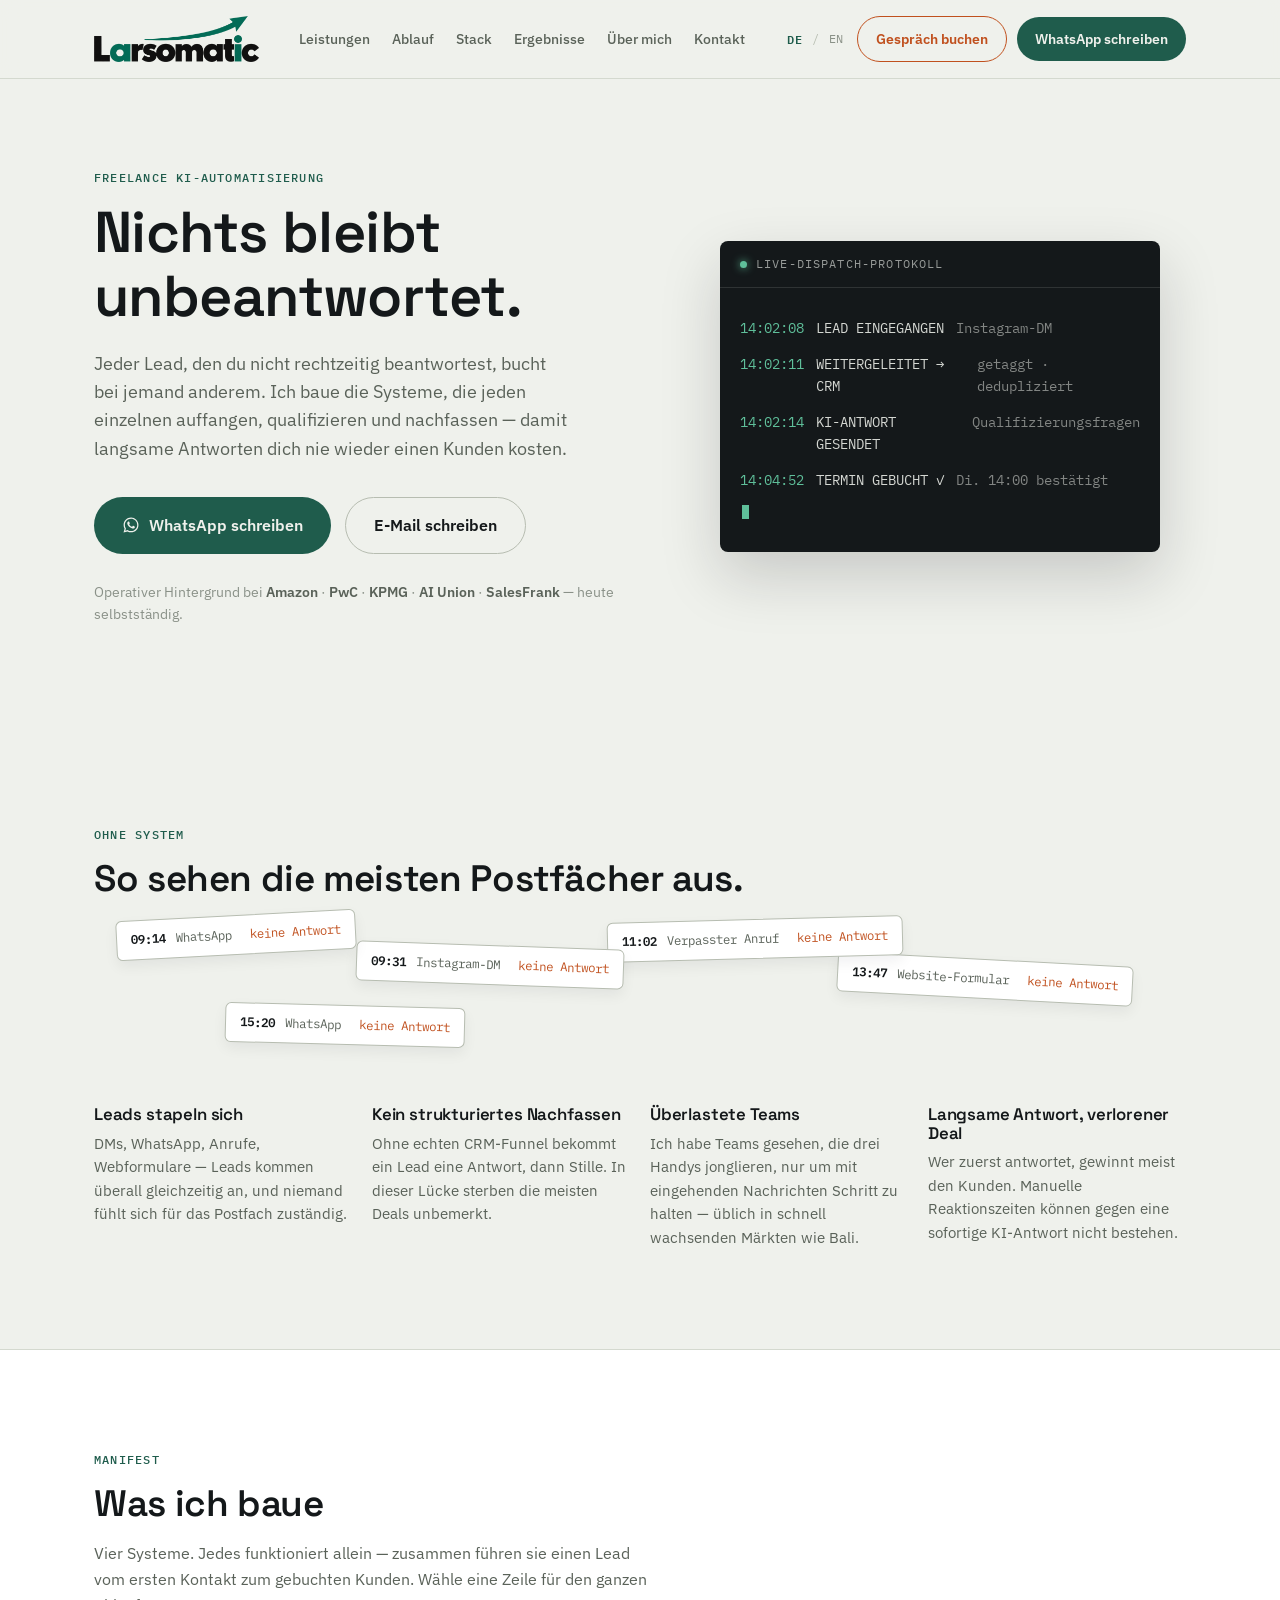
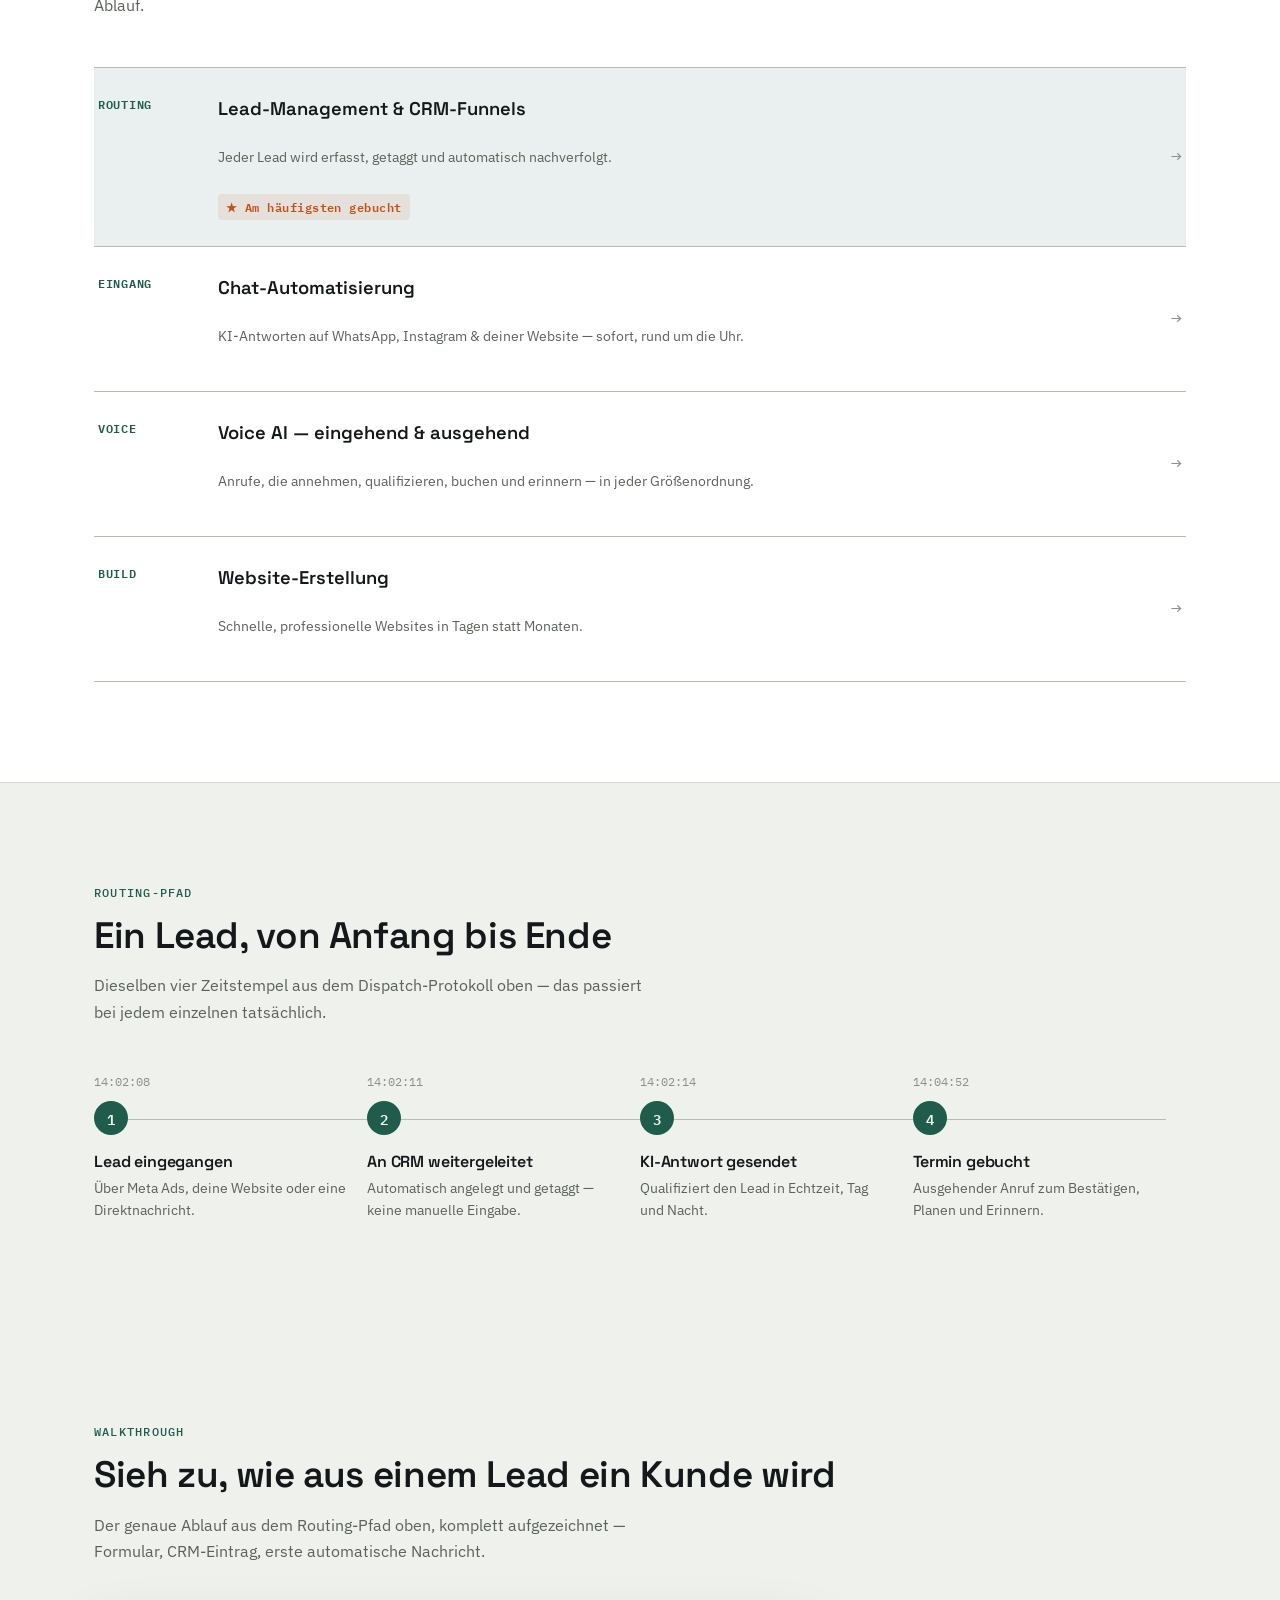
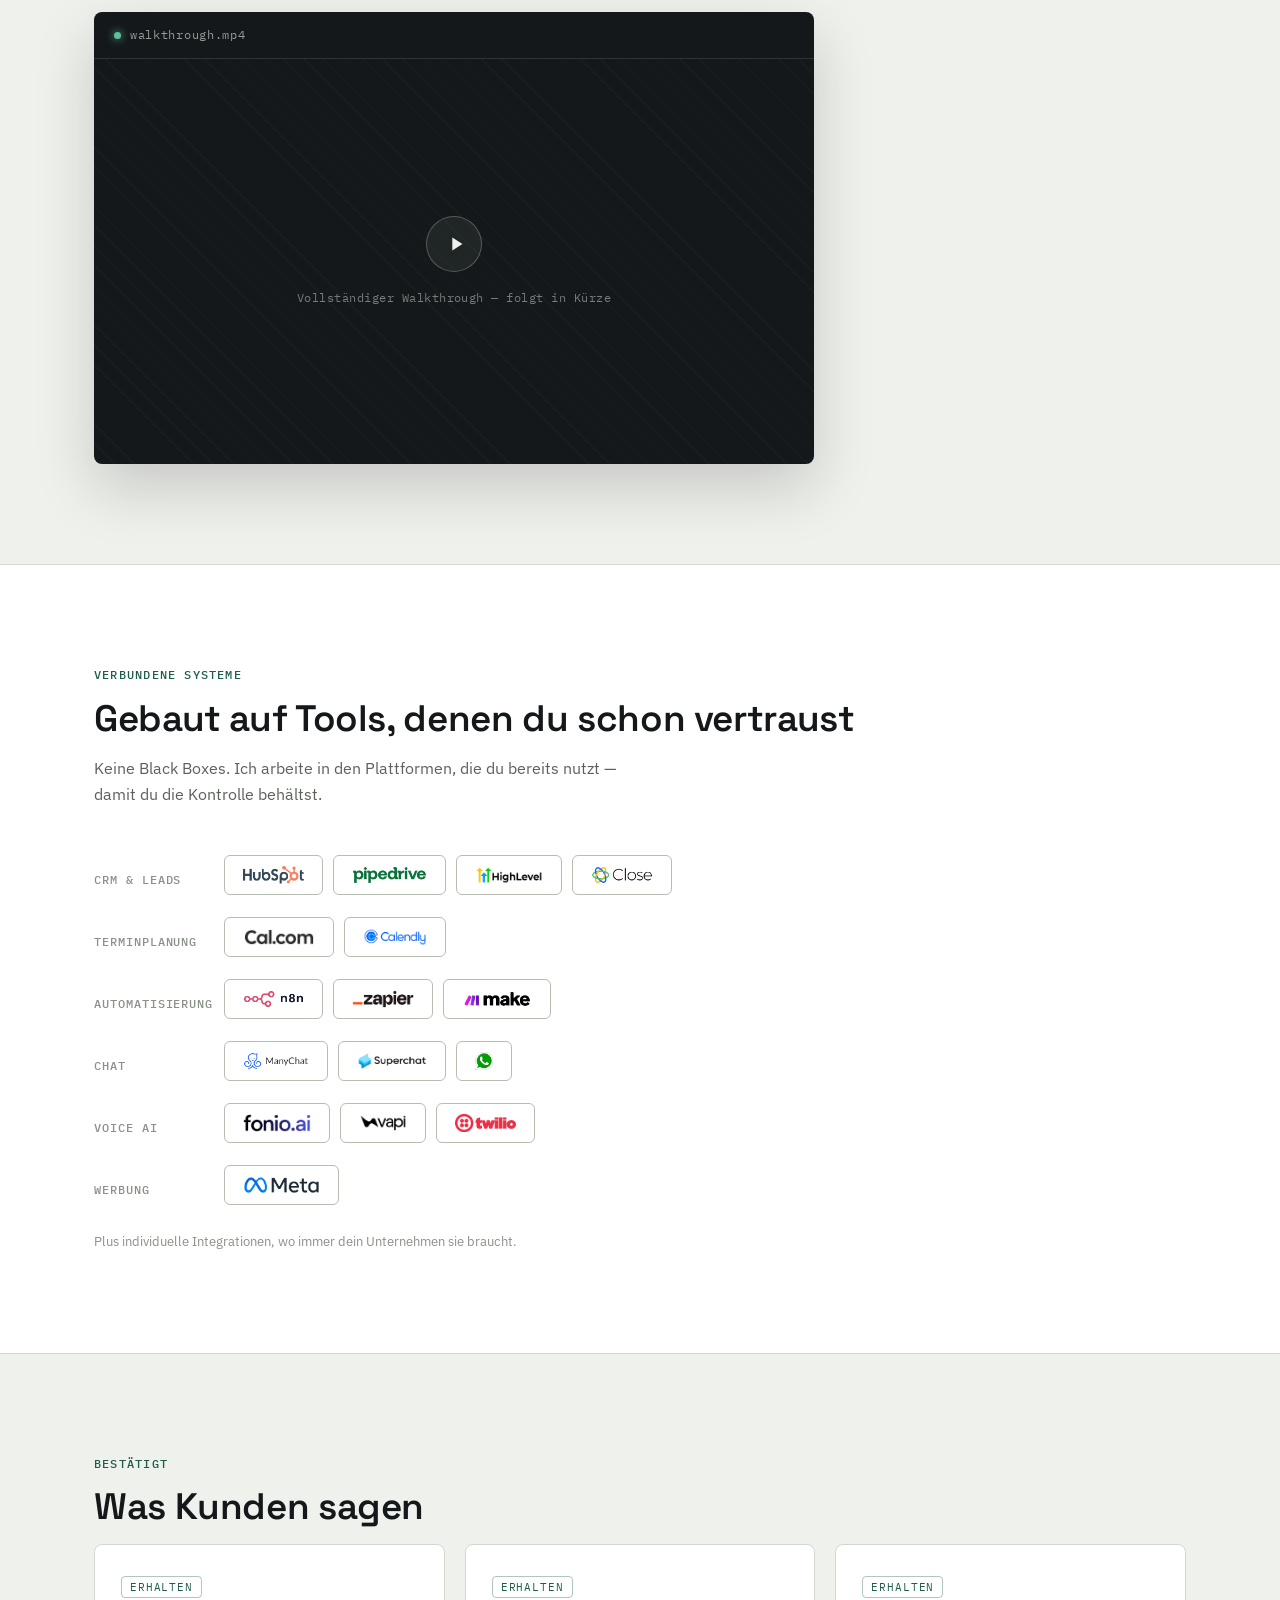
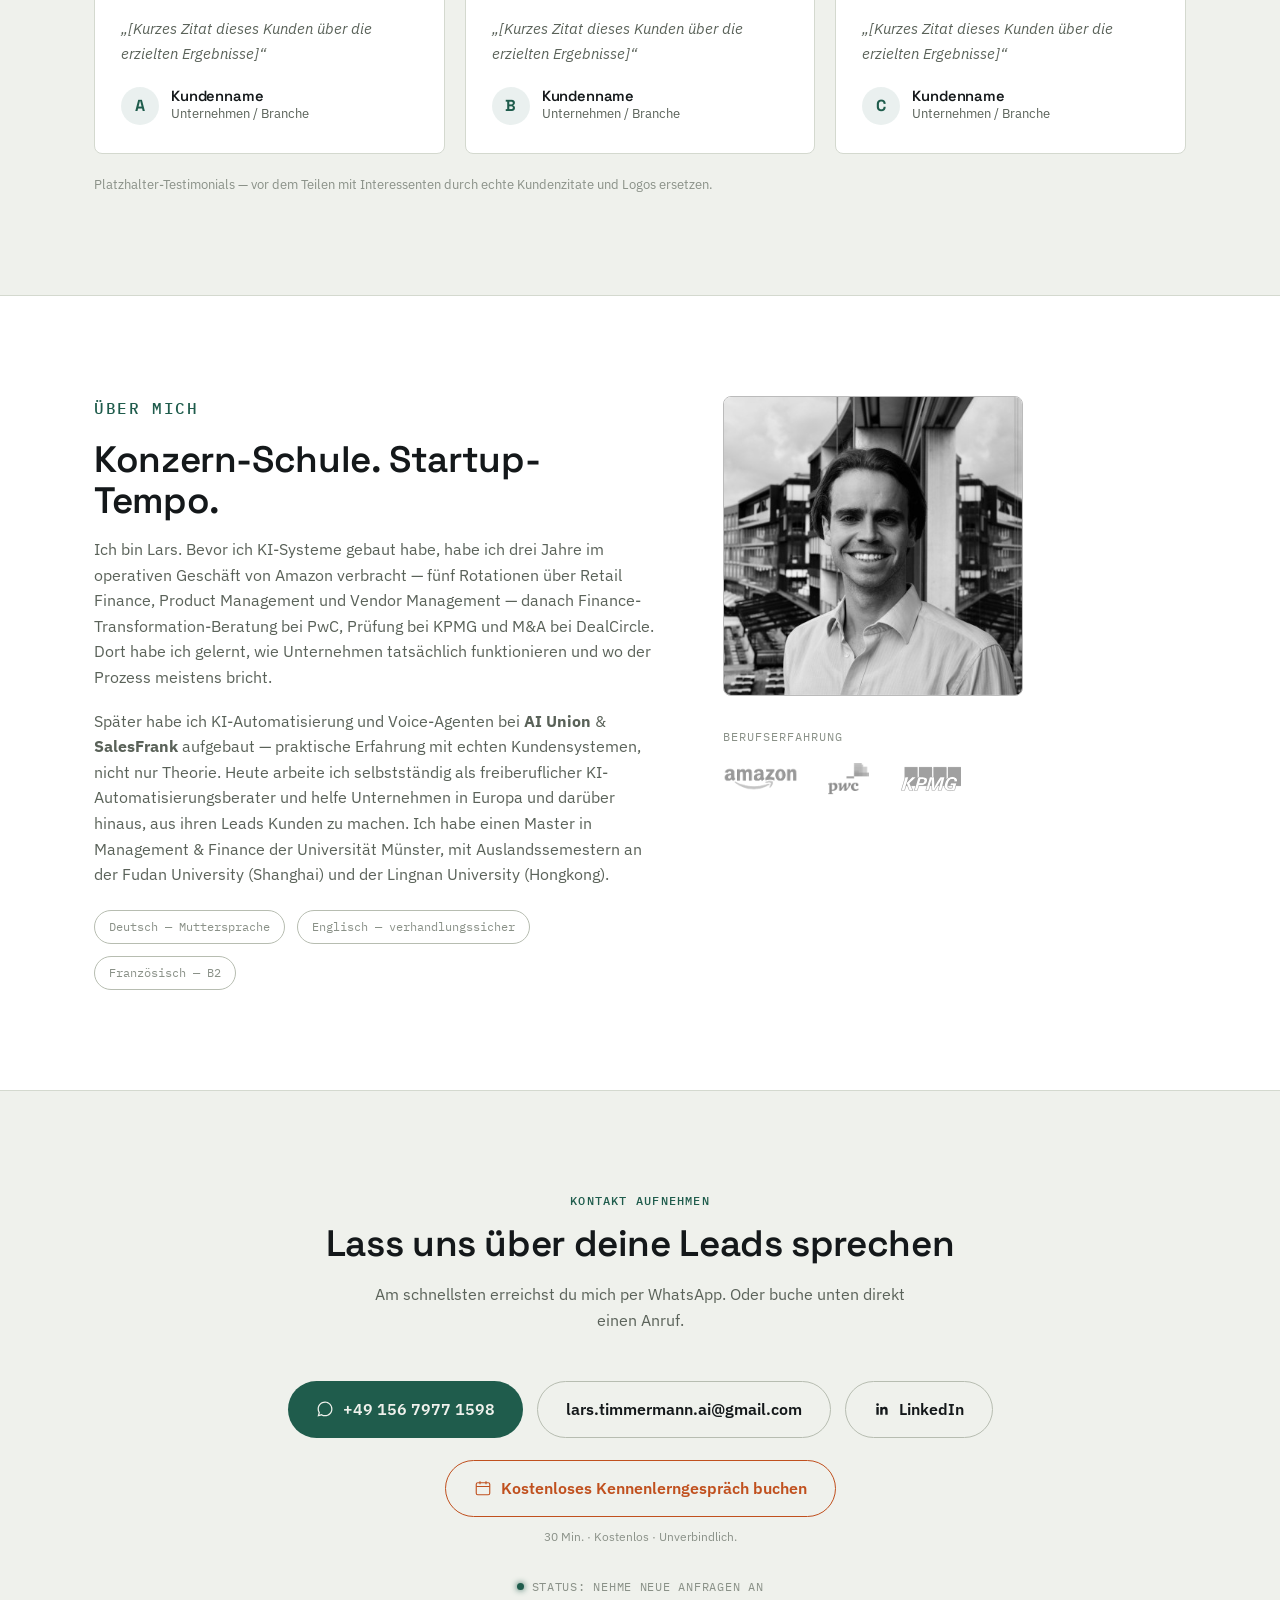
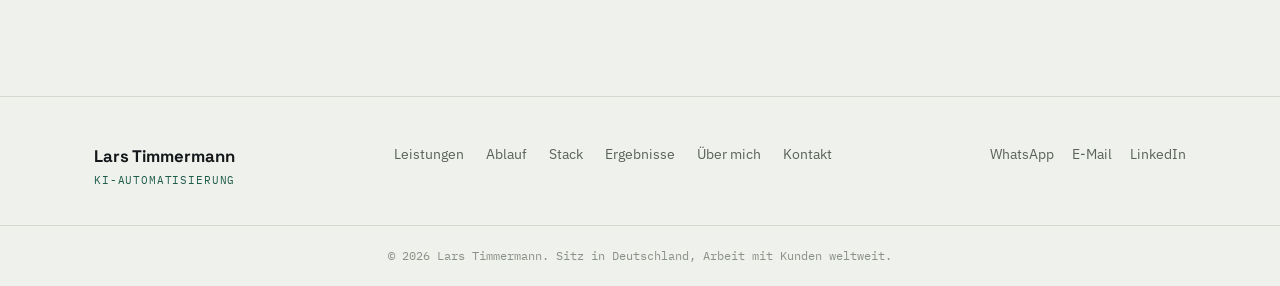
==== commit 6f15af43: "feat: replace Larsomatic logo with green arrow version Co-Authored-By: Claude Sonnet 5.5 <noreply@an" ====
--- a/de/index.html
+++ b/de/index.html
@@ -18,7 +18,7 @@
       href="https://fonts.googleapis.com/css2?family=Space+Grotesk:wght@500;600;700&family=IBM+Plex+Sans:wght@400;500;600&family=IBM+Plex+Mono:wght@400;500;600&display=swap"
       rel="stylesheet"
     />
-    <link rel="stylesheet" href="../styles.css" />
+    <link rel="stylesheet" href="../styles.css?v=2" />
     <link rel="alternate" hreflang="de" href="https://larsomatic.org/de/" />
     <link rel="alternate" hreflang="en" href="https://larsomatic.org/en/" />
     <link rel="alternate" hreflang="x-default" href="https://larsomatic.org/" />
@@ -28,11 +28,11 @@
       <div class="nav-inner">
         <a href="#top" class="nav-brand">
           <img
-            src="../assets/larsomatic-logo.png"
+            src="../assets/larsomatic-logo.png?v=2"
             alt="Larsomatic"
             class="nav-logo"
             width="640"
-            height="182"
+            height="178"
           />
         </a>
         <nav class="nav-links" aria-label="Hauptnavigation">
@@ -869,6 +869,6 @@
       </div>
     </div>
 
-    <script src="../script.js"></script>
+    <script src="../script.js?v=2"></script>
   </body>
 </html>
